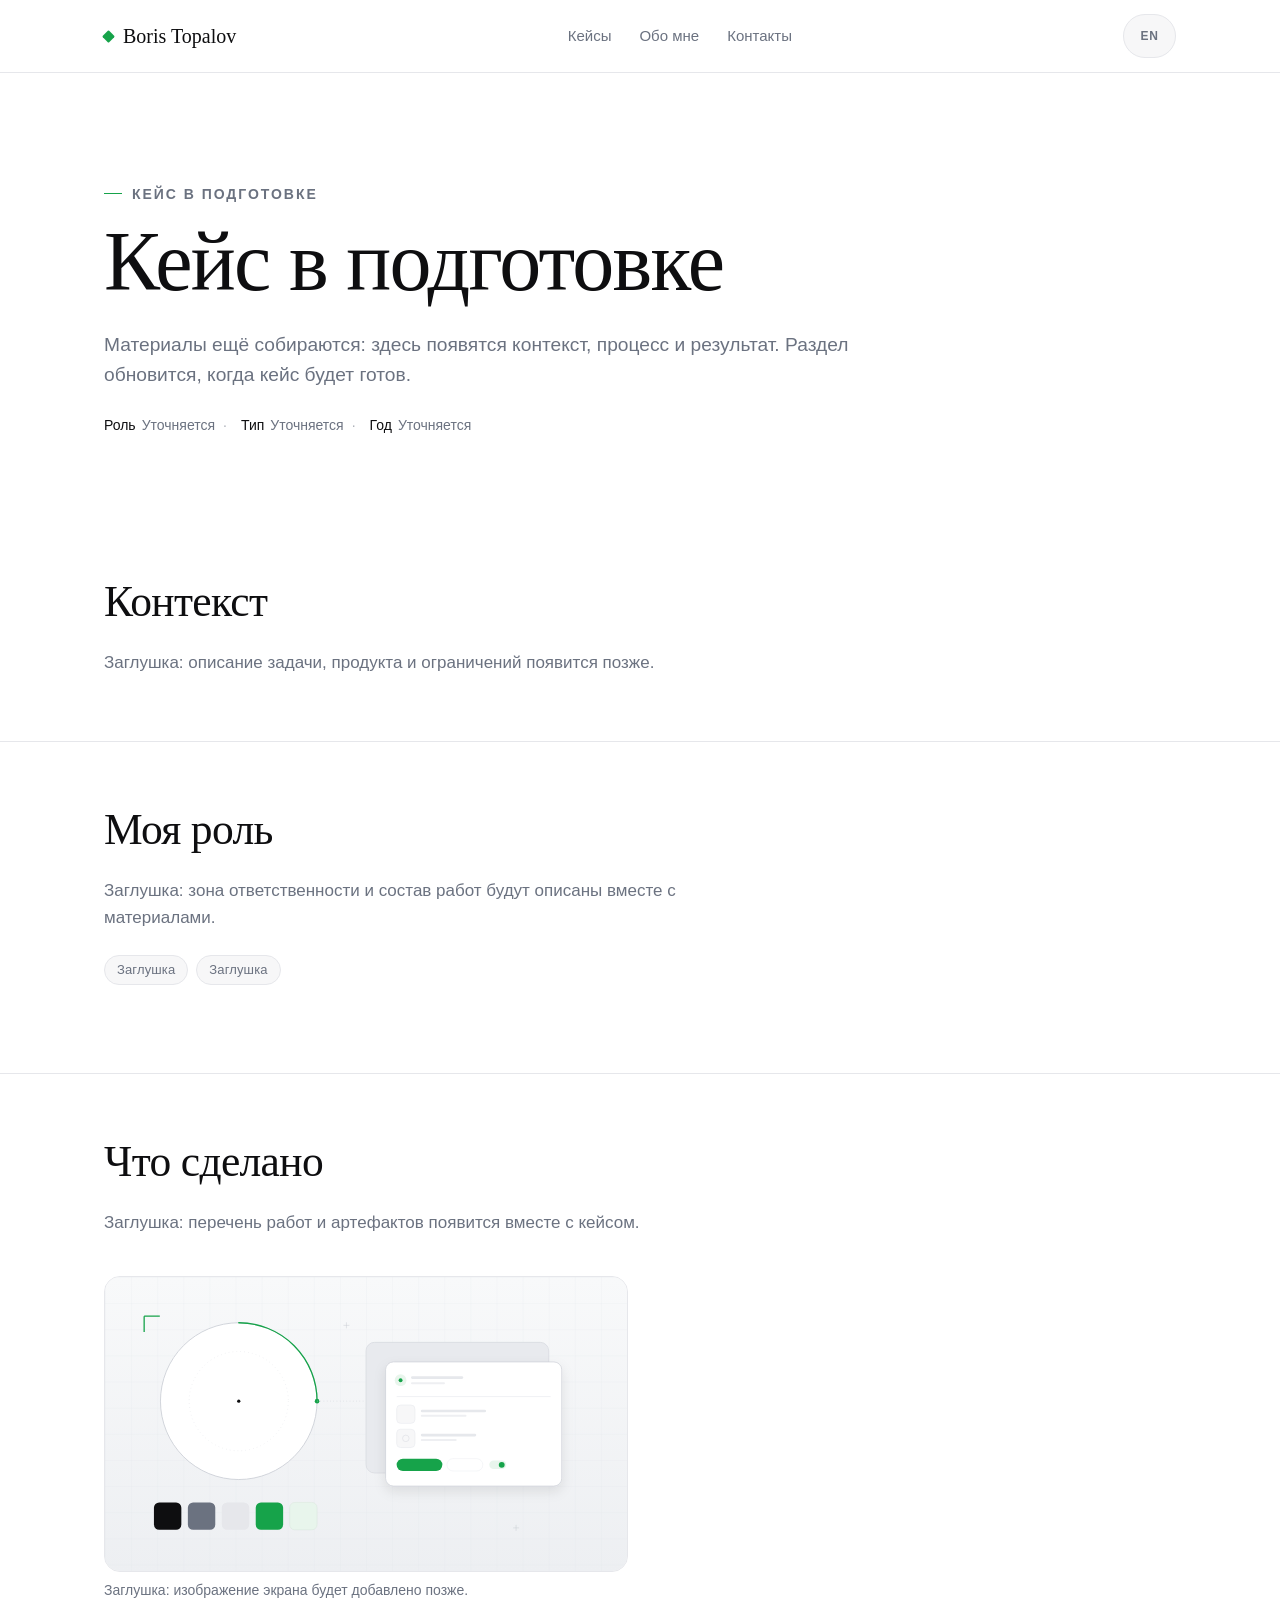
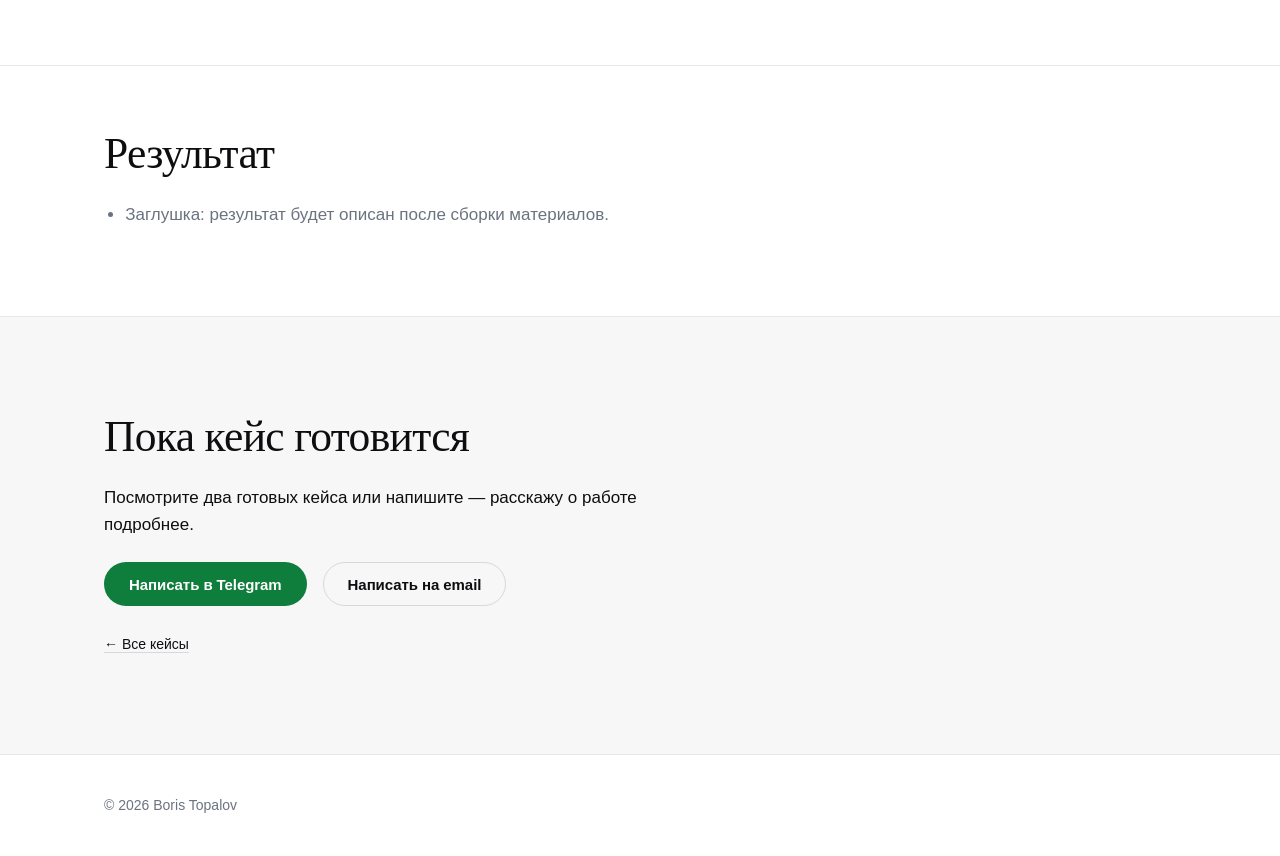
==== cases/case-3.html @ 5b54c2a6 "feat: portfolio site - design system, 4 pages, RU/EN i18n, QA gates, case research" ====
<!DOCTYPE html>
<html lang="ru" data-lang="ru">
<head>
  <meta charset="utf-8">
  <meta name="viewport" content="width=device-width, initial-scale=1">
  <title data-i18n="page.title">Кейс в подготовке · Boris Topalov</title>
  <meta name="description" content="Третий кейс портфолио находится в подготовке: материалы собираются.">
  <link rel="stylesheet" href="../assets/css/tokens.css">
  <link rel="stylesheet" href="../assets/css/base.css">
  <link rel="stylesheet" href="../assets/css/components.css">
</head>
<body data-page="case-3">

  <header class="site-header">
    <div class="wrap site-header__inner">
      <a class="logo" href="../index.html">Boris Topalov</a>
      <nav class="nav" aria-label="Основная навигация">
        <a href="../index.html#cases" data-i18n="nav.cases">Кейсы</a>
        <a href="../index.html#about" data-i18n="nav.about">Обо мне</a>
        <a href="../index.html#contact" data-i18n="nav.contact">Контакты</a>
      </nav>
      <button class="lang-toggle" id="langToggle" type="button" lang="en" aria-label="Switch to English">EN</button>
    </div>
  </header>

  <main>

    <!-- TODO: заменить заглушки на реальные данные кейса, когда материалы будут готовы -->
    <section class="case-hero">
      <div class="wrap">
        <p class="eyebrow" data-i18n="case.c3.eyebrow">Кейс в подготовке</p>
        <h1 data-i18n="case.c3.title">Кейс в подготовке</h1>
        <p class="lead" data-i18n="case.c3.lead">Материалы ещё собираются: здесь появятся контекст, процесс и результат. Раздел обновится, когда кейс будет готов.</p>
        <dl class="case-meta">
          <div>
            <dt class="small" data-i18n="case.c3.metaRoleLabel">Роль</dt>
            <dd data-i18n="case.c3.metaRole">Уточняется</dd>
          </div>
          <div>
            <dt class="small" data-i18n="case.c3.metaTypeLabel">Тип</dt>
            <dd data-i18n="case.c3.metaType">Уточняется</dd>
          </div>
          <div>
            <dt class="small" data-i18n="case.c3.metaYearLabel">Год</dt>
            <dd data-i18n="case.c3.metaYear">Уточняется</dd>
          </div>
        </dl>
      </div>
    </section>

    <section class="case-block">
      <div class="wrap">
        <h2 data-i18n="case.c3.contextTitle">Контекст</h2>
        <p class="muted" data-i18n="case.c3.contextP1">Заглушка: описание задачи, продукта и ограничений появится позже.</p>
        <!-- TODO: вписать задачу, продукт и ограничения -->
      </div>
    </section>

    <section class="case-block">
      <div class="wrap">
        <h2 data-i18n="case.c3.roleTitle">Моя роль</h2>
        <p class="muted" data-i18n="case.c3.roleP1">Заглушка: зона ответственности и состав работ будут описаны вместе с материалами.</p>
        <!-- TODO: перечислить реальные роли и зоны ответственности -->
        <ul class="tags">
          <li class="tag" data-i18n="case.c3.tag1">Заглушка</li>
          <li class="tag" data-i18n="case.c3.tag2">Заглушка</li>
        </ul>
      </div>
    </section>

    <section class="case-block">
      <div class="wrap">
        <h2 data-i18n="case.c3.doneTitle">Что сделано</h2>
        <p class="muted" data-i18n="case.c3.doneP1">Заглушка: перечень работ и артефактов появится вместе с кейсом.</p>
        <!-- TODO: заменить плейсхолдер на скриншоты экранов -->
        <div class="gallery">
          <figure class="gallery__item">
            <img src="../assets/img/case-3/cover.svg" alt="Плейсхолдер обложки третьего кейса" loading="lazy">
            <figcaption class="small" data-i18n="case.c3.shot1Cap">Заглушка: изображение экрана будет добавлено позже.</figcaption>
          </figure>
        </div>
      </div>
    </section>

    <section class="case-block">
      <div class="wrap">
        <h2 data-i18n="case.c3.resultTitle">Результат</h2>
        <ul>
          <li class="muted" data-i18n="case.c3.res1">Заглушка: результат будет описан после сборки материалов.</li>
        </ul>
        <!-- TODO: добавить проверяемые результаты без выдуманных цифр -->
      </div>
    </section>

    <section class="case-cta">
      <div class="wrap">
        <h2 data-i18n="case.c3.ctaTitle">Пока кейс готовится</h2>
        <p data-i18n="case.c3.ctaText">Посмотрите два готовых кейса или напишите — расскажу о работе подробнее.</p>
        <div class="hero__actions">
          <!-- TODO: заменить USERNAME на реальный ник в Telegram -->
          <a class="btn btn--primary" href="https://t.me/USERNAME" target="_blank" rel="noopener" data-i18n="case.c3.ctaTelegram">Написать в Telegram</a>
          <!-- TODO: заменить EMAIL@EXAMPLE.COM на реальный адрес почты -->
          <a class="btn btn--ghost" href="mailto:EMAIL@EXAMPLE.COM" data-i18n="case.c3.ctaEmail">Написать на email</a>
        </div>
        <p><a class="small" href="../index.html" data-i18n="case.c3.back">← Все кейсы</a></p>
      </div>
    </section>

  </main>

  <footer class="site-footer">
    <div class="wrap">
      <p class="small" data-i18n="footer.note">© 2026 Boris Topalov</p>
    </div>
  </footer>

  <script src="../assets/js/i18n.js"></script>
  <script src="../assets/js/main.js"></script>
</body>
</html>
---- assets/css/tokens.css ----
/* ==========================================================================
   Design tokens — light minimalism, one green accent
   Existing variable names are a contract: extend, never rename.
   ========================================================================== */

:root {
  color-scheme: light;

  /* Neutrals ------------------------------------------------------------- */
  --bg: #FFFFFF;
  --surface: #F7F7F8;
  --surface-2: #EFEFF2;
  --text: #0E0E10;
  --muted: #6B7280;
  --line: #E6E7EB;
  --line-strong: #D6D8DE;

  /* Accent --------------------------------------------------------------- */
  --accent: #16A34A;          /* graphics, markers, rules — non-text only */
  --accent-strong: #0F7D3B;   /* interactive green fill, 5.2:1 with white */
  --accent-hover: #0B5A2A;    /* pressed / hover green, 8.4:1 with white */
  --accent-soft: #E8F5EC;     /* tinted backgrounds, selection */
  --accent-ink: #0F6B33;      /* small green text — 6.6:1 on white */
  --on-accent: #FFFFFF;

  /* Typography -----------------------------------------------------------
     Display: humanist old-style serif for headings (print/editorial voice).
     Text/UI: neutral grotesque with good Windows and macOS coverage.
     Deliberately not Inter/system-ui — see .design/design-notes.md. */
  --font-display: "Iowan Old Style", "Palatino Linotype", "Book Antiqua", Palatino, Georgia, serif;
  --font-sans: "Segoe UI", "Helvetica Neue", Helvetica, Arial, sans-serif;
  --fs-hero: clamp(40px, 7vw, 84px);
  --fs-h2: clamp(28px, 3.4vw, 44px);
  --fs-h3: 22px;
  --fs-body: 17px;
  --fs-small: 14px;

  /* Spacing scale -------------------------------------------------------- */
  --space-1: 8px;
  --space-2: 16px;
  --space-3: 24px;
  --space-4: 40px;
  --space-5: 64px;
  --space-6: 96px;

  /* Shape ---------------------------------------------------------------- */
  --radius: 16px;
  --radius-sm: 10px;
  --radius-pill: 999px;

  /* Layout --------------------------------------------------------------- */
  --max: 1120px;

  /* Elevation ------------------------------------------------------------ */
  --shadow: 0 1px 2px rgba(14, 14, 16, .04), 0 8px 24px rgba(14, 14, 16, .06);
  --shadow-lift: 0 2px 4px rgba(14, 14, 16, .04), 0 18px 40px rgba(14, 14, 16, .08);
  --focus-ring: 0 0 0 3px rgba(22, 163, 74, .28);
}
---- assets/css/base.css ----
/* ==========================================================================
   Base layer — reset, typography, layout primitives
   Depends on tokens.css
   ========================================================================== */

*,
*::before,
*::after {
  box-sizing: border-box;
}

html {
  -webkit-text-size-adjust: 100%;
  text-size-adjust: 100%;
  scroll-behavior: smooth;
}

body {
  margin: 0;
  min-height: 100vh;
  min-height: 100svh;
  display: flex;
  flex-direction: column;
  background: var(--bg);
  color: var(--text);
  font-family: var(--font-sans);
  font-size: var(--fs-body);
  font-weight: 400;
  line-height: 1.6;
  -webkit-font-smoothing: antialiased;
  -moz-osx-font-smoothing: grayscale;
  text-rendering: optimizeLegibility;
}

main {
  flex: 1 0 auto;
}

/* Typography -------------------------------------------------------------- */

h1,
h2,
h3,
h4,
h5,
h6 {
  margin: 0;
  font-family: var(--font-display);
  font-weight: 500;
  line-height: 1.08;
  letter-spacing: -.015em;
  text-wrap: balance;
  overflow-wrap: break-word;
}

h1 { font-size: var(--fs-hero); }
h2 {
  font-size: var(--fs-h2);
  margin-bottom: var(--space-3);
}

h3 {
  font-size: var(--fs-h3);
  line-height: 1.25;
  letter-spacing: -.01em;
}

h4 {
  font-size: calc(var(--fs-body) + 2px);
  line-height: 1.3;
}

p {
  margin: 0;
  max-width: 68ch;
}

p + p {
  margin-top: var(--space-2);
}

a {
  color: inherit;
  text-decoration: none;
  transition: color .18s ease, border-color .18s ease;
}

p a,
.case-block a:not(.btn),
.site-footer a {
  text-decoration: underline;
  text-decoration-thickness: 1px;
  text-underline-offset: .18em;
  text-decoration-color: var(--line-strong);
}

p a:hover,
.case-block a:not(.btn):hover,
.site-footer a:hover {
  color: var(--accent-ink);
  text-decoration-color: currentColor;
}

img,
svg,
video {
  display: block;
  max-width: 100%;
}

img {
  height: auto;
  border-radius: var(--radius);
}

ul,
ol {
  margin: 0;
  padding: 0;
  list-style: none;
}

figure {
  margin: 0;
}

button,
input,
textarea,
select {
  font: inherit;
  color: inherit;
}

hr {
  margin-block: var(--space-4);
  border: 0;
  border-top: 1px solid var(--line);
}

:focus-visible {
  outline: 2px solid var(--accent);
  outline-offset: 3px;
  border-radius: 4px;
}

::selection {
  background: var(--accent-soft);
  color: var(--text);
}

[id] {
  scroll-margin-top: 96px;
}

/* Layout primitives ------------------------------------------------------- */

.wrap {
  width: 100%;
  max-width: var(--max);
  margin-inline: auto;
  padding-inline: var(--space-3);
}

.section {
  padding-block: var(--space-6);
}

.section + .section {
  padding-block-start: var(--space-5);
}

.section .grid,
.section .case-grid {
  margin-top: var(--space-4);
}

.grid {
  display: grid;
  grid-template-columns: repeat(auto-fit, minmax(min(100%, 280px), 1fr));
  gap: var(--space-3);
}

.case-grid {
  display: grid;
  grid-template-columns: repeat(3, minmax(0, 1fr));
  gap: var(--space-3);
}

/* Small text utilities ---------------------------------------------------- */

.eyebrow {
  display: inline-flex;
  align-items: center;
  gap: 10px;
  font-size: var(--fs-small);
  font-weight: 600;
  line-height: 1.2;
  letter-spacing: .14em;
  text-transform: uppercase;
  color: var(--muted);
}

.eyebrow::before {
  content: "";
  flex: none;
  width: 18px;
  height: 1px;
  background: var(--accent);
}

.lead {
  max-width: 60ch;
  font-size: clamp(18px, 1.5vw, 20px);
  line-height: 1.55;
  color: var(--muted);
}

.muted { color: var(--muted); }

.small {
  font-size: var(--fs-small);
  line-height: 1.5;
}

/* Prose lists inside case content are not reset like UI lists -------------- */

.case-block :where(ul, ol) {
  margin-block: var(--space-3);
  padding-left: 1.25em;
  list-style: disc;
}

.case-block :where(ol) {
  list-style: decimal;
}

.case-block :where(ul, ol):not(.steps):not(.tags):not(.gallery) li + li {
  margin-top: var(--space-1);
}

.case-block .steps {
  margin-block: var(--space-4);
  padding-left: 0;
  list-style: none;
}

/* Breakpoints ------------------------------------------------------------- */

@media (max-width: 900px) {
  .case-grid {
    grid-template-columns: repeat(2, minmax(0, 1fr));
  }

  .grid {
    grid-template-columns: repeat(auto-fit, minmax(min(100%, 240px), 1fr));
  }
}

@media (max-width: 640px) {
  .wrap {
    padding-inline: 20px;
  }

  .section {
    padding-block: var(--space-5);
  }

  .section + .section {
    padding-block-start: var(--space-4);
  }

  .case-grid {
    grid-template-columns: minmax(0, 1fr);
  }
}
---- assets/css/components.css ----
/* ==========================================================================
   Components — contract classes only, no inline styles
   ========================================================================== */

/* Header ------------------------------------------------------------------ */

.site-header {
  position: sticky;
  top: 0;
  z-index: 50;
  background: var(--bg);
  border-bottom: 1px solid var(--line);
}

.site-header__inner {
  display: flex;
  align-items: center;
  justify-content: space-between;
  gap: var(--space-3);
  min-height: 72px;
  padding-block: var(--space-1);
}

.logo {
  display: inline-flex;
  align-items: center;
  gap: 10px;
  font-family: var(--font-display);
  font-size: 20px;
  font-weight: 500;
  line-height: 1;
  letter-spacing: 0;
  color: var(--text);
  white-space: nowrap;
}

.logo::before {
  content: "";
  flex: none;
  width: 9px;
  height: 9px;
  border-radius: 1px;
  background: var(--accent);
  transform: rotate(45deg);
  transition: transform .25s ease;
}

.logo:hover::before {
  transform: rotate(135deg);
}

.nav {
  display: flex;
  align-items: center;
  gap: clamp(14px, 2.4vw, 28px);
}

.nav a {
  position: relative;
  padding-block: 6px;
  font-size: 15px;
  color: var(--muted);
  transition: color .18s ease;
}

.nav a::after {
  content: "";
  position: absolute;
  inset-inline: 0;
  bottom: 0;
  height: 1px;
  background: currentColor;
  opacity: .6;
  transform: scaleX(0);
  transform-origin: left center;
  transition: transform .22s ease;
}

.nav a:hover,
.nav a:focus-visible,
.nav a[aria-current="page"] {
  color: var(--text);
}

.nav a:hover::after,
.nav a:focus-visible::after,
.nav a[aria-current="page"]::after {
  transform: scaleX(1);
}

.lang-toggle {
  display: inline-flex;
  align-items: center;
  justify-content: center;
  gap: 2px;
  min-height: 44px;
  padding: 8px 16px;
  border: 1px solid var(--line);
  border-radius: var(--radius-pill);
  background: var(--surface);
  color: var(--muted);
  font-size: 12px;
  font-weight: 600;
  line-height: 1;
  letter-spacing: .08em;
  text-transform: uppercase;
  cursor: pointer;
  transition: color .18s ease, border-color .18s ease, background-color .18s ease;
}

.lang-toggle:hover {
  color: var(--text);
  border-color: var(--line-strong);
  background: var(--bg);
}

.lang-toggle a {
  padding: 5px 10px;
  border-radius: var(--radius-pill);
  color: var(--muted);
}

.lang-toggle a:hover {
  color: var(--text);
}

.lang-toggle a[aria-current="true"],
.lang-toggle a[aria-current="page"],
.lang-toggle .is-active {
  background: var(--bg);
  color: var(--text);
  box-shadow: 0 1px 2px rgba(14, 14, 16, .08);
}

/* Buttons ----------------------------------------------------------------- */

.btn {
  display: inline-flex;
  align-items: center;
  justify-content: center;
  gap: var(--space-1);
  min-height: 44px;
  padding: 11px 24px;
  border: 1px solid transparent;
  border-radius: var(--radius-pill);
  font: inherit;
  font-size: 15px;
  font-weight: 600;
  line-height: 1;
  letter-spacing: -.005em;
  text-decoration: none;
  cursor: pointer;
  transition: background-color .18s ease, border-color .18s ease,
              color .18s ease, box-shadow .18s ease, transform .18s ease;
}

.btn:hover {
  transform: translateY(-1px);
}

.btn:active {
  transform: translateY(0);
}

.btn:focus-visible {
  outline: 2px solid var(--accent);
  outline-offset: 3px;
}

.btn--primary {
  background: var(--accent-strong);
  color: var(--on-accent);
}

.btn--primary:hover {
  background: var(--accent-hover);
  box-shadow: 0 6px 16px rgba(22, 163, 74, .22);
}

.btn--ghost {
  background: transparent;
  border-color: var(--line-strong);
  color: var(--text);
}

.btn--ghost:hover {
  background: var(--surface);
  border-color: var(--text);
}

.btn--ghost:focus-visible {
  outline-color: var(--text);
}

/* Cards ------------------------------------------------------------------- */

.card {
  padding: var(--space-3);
  background: var(--bg);
  border: 1px solid var(--line);
  border-radius: var(--radius);
}

.case-card {
  position: relative;
  display: flex;
  flex-direction: column;
  min-width: 0;
  overflow: hidden;
  background: var(--bg);
  border: 1px solid var(--line);
  border-radius: var(--radius);
  color: inherit;
  text-decoration: none;
  transition: transform .2s ease, border-color .2s ease, box-shadow .2s ease;
}

.case-card:hover,
.case-card:focus-visible {
  transform: translateY(-2px);
  border-color: var(--line-strong);
  box-shadow: var(--shadow-lift);
}

.case-card:focus-visible {
  outline: 2px solid var(--accent);
  outline-offset: 3px;
}

.case-card img {
  width: 100%;
  aspect-ratio: 16 / 9;
  height: auto;
  object-fit: cover;
  border-radius: 0;
  background: var(--surface);
}

.case-card h2,
.case-card h3 {
  padding: var(--space-3) var(--space-3) 0;
  font-size: var(--fs-h3);
}

.case-card p,
.case-card .small {
  padding: var(--space-1) var(--space-3) 0;
  margin: 0;
}

.case-card .small {
  color: var(--muted);
}

.case-card > p:last-child,
.case-card > h2:last-child,
.case-card > h3:last-child {
  padding-bottom: var(--space-3);
}

.case-card p + p {
  margin-top: 0;
}

/* Hero (home) ------------------------------------------------------------- */

.hero {
  position: relative;
  isolation: isolate;
  padding-block: clamp(64px, 10vw, 120px) var(--space-5);
}

.hero::before {
  content: "";
  position: absolute;
  inset: 0;
  z-index: -1;
  pointer-events: none;
  background-image:
    linear-gradient(to right, rgba(14, 14, 16, .045) 1px, transparent 1px),
    linear-gradient(to bottom, rgba(14, 14, 16, .045) 1px, transparent 1px);
  background-size: 88px 88px;
  -webkit-mask-image: radial-gradient(120% 90% at 82% 0%, #000 0%, transparent 64%);
  mask-image: radial-gradient(120% 90% at 82% 0%, #000 0%, transparent 64%);
  opacity: .75;
}

.hero .eyebrow {
  margin-bottom: var(--space-2);
}

.hero h1 {
  max-width: 11.5em;
  font-size: var(--fs-hero);
  line-height: 1.05;
  letter-spacing: -.02em;
}

.hero .lead {
  max-width: 56ch;
  margin-top: var(--space-3);
}

.hero__actions {
  display: flex;
  flex-wrap: wrap;
  gap: var(--space-2);
  margin-top: var(--space-4);
}

/* Case page --------------------------------------------------------------- */

.case-hero {
  padding-block: clamp(56px, 8vw, 104px) var(--space-5);
}

.case-hero .eyebrow {
  margin-bottom: var(--space-2);
}

.case-hero h1 {
  max-width: 13em;
  font-size: var(--fs-hero);
  line-height: 1.05;
  letter-spacing: -.02em;
}

.case-hero .lead {
  max-width: 760px;
  margin-top: var(--space-3);
}

.case-meta {
  display: flex;
  flex-wrap: wrap;
  align-items: baseline;
  gap: 6px 0;
  margin-top: var(--space-3);
  font-size: var(--fs-small);
  color: var(--muted);
}

.case-meta > * {
  display: inline-flex;
  align-items: baseline;
  gap: 6px;
  margin: 0;
}

.case-meta > * + *::before {
  content: "·";
  margin-inline: var(--space-1);
  color: var(--muted);
  opacity: .55;
}

.case-meta strong,
.case-meta b {
  color: var(--text);
  font-weight: 500;
}

.case-meta dt {
  color: var(--text);
  font-weight: 500;
}

.case-meta dd {
  margin: 0;
}

.case-block {
  padding-block: var(--space-5);
}

.case-block + .case-block {
  border-top: 1px solid var(--line);
}

.case-block h2 {
  max-width: 24ch;
  margin-bottom: var(--space-3);
}

.case-block > p {
  max-width: 68ch;
}

/* Gallery ----------------------------------------------------------------- */

.gallery {
  display: grid;
  grid-template-columns: repeat(2, minmax(0, 1fr));
  gap: var(--space-3);
  margin-block: var(--space-4) 0;
  padding: 0;
  list-style: none;
}

.gallery__item {
  display: flex;
  flex-direction: column;
  gap: var(--space-1);
  margin: 0;
  min-width: 0;
}

.gallery__item--wide {
  grid-column: 1 / -1;
}

.gallery img {
  width: 100%;
  border: 1px solid var(--line);
  border-radius: var(--radius);
  background: var(--surface);
}

.gallery figcaption {
  font-size: var(--fs-small);
  line-height: 1.5;
  color: var(--muted);
}

/* Steps ------------------------------------------------------------------- */

.steps {
  counter-reset: step;
  margin-block: var(--space-4);
  padding: 0;
  list-style: none;
  border-top: 1px solid var(--line);
}

.step {
  counter-increment: step;
  display: grid;
  grid-template-columns: 2.75rem minmax(0, 1fr);
  gap: var(--space-2);
  margin: 0;
  padding-block: var(--space-3);
  border-bottom: 1px solid var(--line);
}

.step::before {
  content: counter(step, decimal-leading-zero);
  grid-column: 1;
  grid-row: 1;
  padding-top: 5px;
  font-size: var(--fs-small);
  font-weight: 600;
  font-variant-numeric: tabular-nums;
  letter-spacing: .08em;
  color: var(--accent-ink);
}

.step > * {
  grid-column: 2;
}

.step h3 {
  margin-bottom: var(--space-1);
  font-size: var(--fs-h3);
}

.step p {
  margin: 0;
  max-width: 62ch;
  color: var(--muted);
}

/* Tags -------------------------------------------------------------------- */

.tags {
  display: flex;
  flex-wrap: wrap;
  gap: var(--space-1);
  margin-block: var(--space-3);
  padding: 0;
  list-style: none;
}

.tag {
  display: inline-flex;
  align-items: center;
  margin: 0;
  padding: 5px 12px;
  border: 1px solid var(--line);
  border-radius: var(--radius-pill);
  background: var(--surface);
  font-size: 13px;
  line-height: 1.4;
  letter-spacing: .01em;
  color: var(--muted);
  white-space: nowrap;
}

/* Case CTA ---------------------------------------------------------------- */

.case-cta {
  margin: 0;
  padding-block: var(--space-6);
  background: var(--surface);
  border-top: 1px solid var(--line);
}

.case-cta h2 {
  max-width: 24ch;
}

.case-cta p {
  max-width: 60ch;
}

.case-cta .hero__actions {
  margin-top: var(--space-3);
}

.case-cta .hero__actions + p {
  margin-top: var(--space-3);
}

.case-cta a:not(.btn) {
  color: var(--text);
  text-decoration: underline;
  text-decoration-thickness: 1px;
  text-underline-offset: .18em;
  text-decoration-color: var(--line-strong);
}

.case-cta a:not(.btn):hover {
  color: var(--accent-ink);
  text-decoration-color: currentColor;
}

/* Footer ------------------------------------------------------------------ */

.site-footer {
  padding-block: var(--space-4);
  border-top: 1px solid var(--line);
  color: var(--muted);
  font-size: var(--fs-small);
}

.site-footer .wrap {
  display: flex;
  flex-wrap: wrap;
  align-items: center;
  justify-content: space-between;
  gap: var(--space-2) var(--space-3);
}

.site-footer p {
  margin: 0;
}

.site-footer a {
  color: var(--text);
}

/* Responsive -------------------------------------------------------------- */

@media (max-width: 640px) {
  .site-header__inner {
    flex-wrap: wrap;
    gap: 0 var(--space-2);
    padding-block: 6px;
    min-height: 0;
  }

  .logo {
    order: 1;
  }

  .lang-toggle {
    order: 2;
    margin-left: auto;
  }

  .nav {
    order: 3;
  }

  .site-header .nav {
    width: 100%;
    gap: var(--space-3);
    padding-block: 8px 0;
  }

  .site-header .nav a {
    padding-block: 4px;
    font-size: 14px;
  }

  .hero {
    padding-block: var(--space-5) var(--space-4);
  }

  .hero__actions {
    gap: var(--space-2);
  }

  .case-hero {
    padding-block: var(--space-5) var(--space-4);
  }

  .case-meta {
    row-gap: 4px;
  }

  .case-block {
    padding-block: var(--space-4);
  }

  .gallery {
    grid-template-columns: minmax(0, 1fr);
    margin-top: var(--space-3);
  }

  .step {
    grid-template-columns: 2rem minmax(0, 1fr);
    gap: var(--space-1) var(--space-2);
  }

  .case-cta {
    padding-block: var(--space-5);
  }
}

@media (max-width: 420px) {
  .hero__actions {
    flex-direction: column;
    align-items: stretch;
  }

  .hero__actions .btn {
    width: 100%;
  }
}

@media (prefers-reduced-motion: reduce) {
  html {
    scroll-behavior: auto;
  }

  .btn,
  .case-card,
  .nav a,
  .nav a::after,
  .lang-toggle a,
  .logo::before {
    transition: none;
  }

  .btn:hover,
  .case-card:hover {
    transform: none;
  }
}
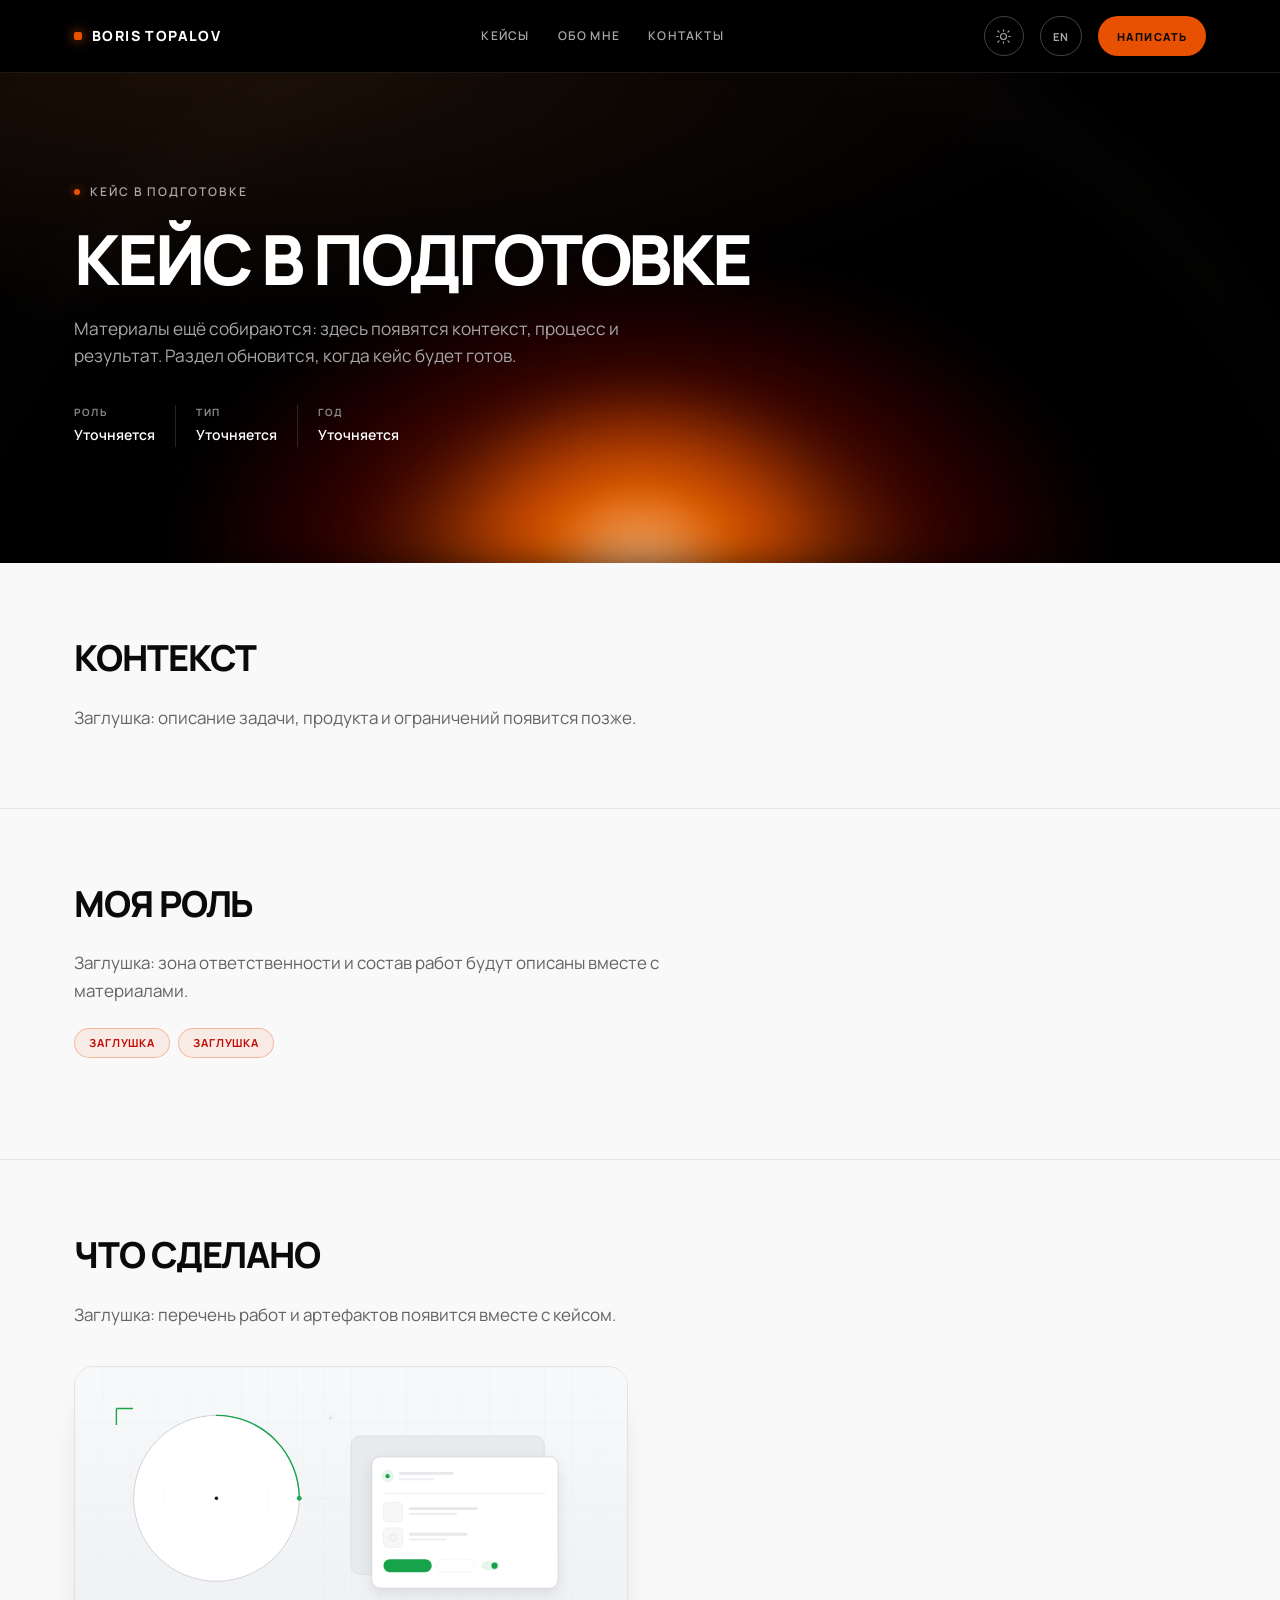
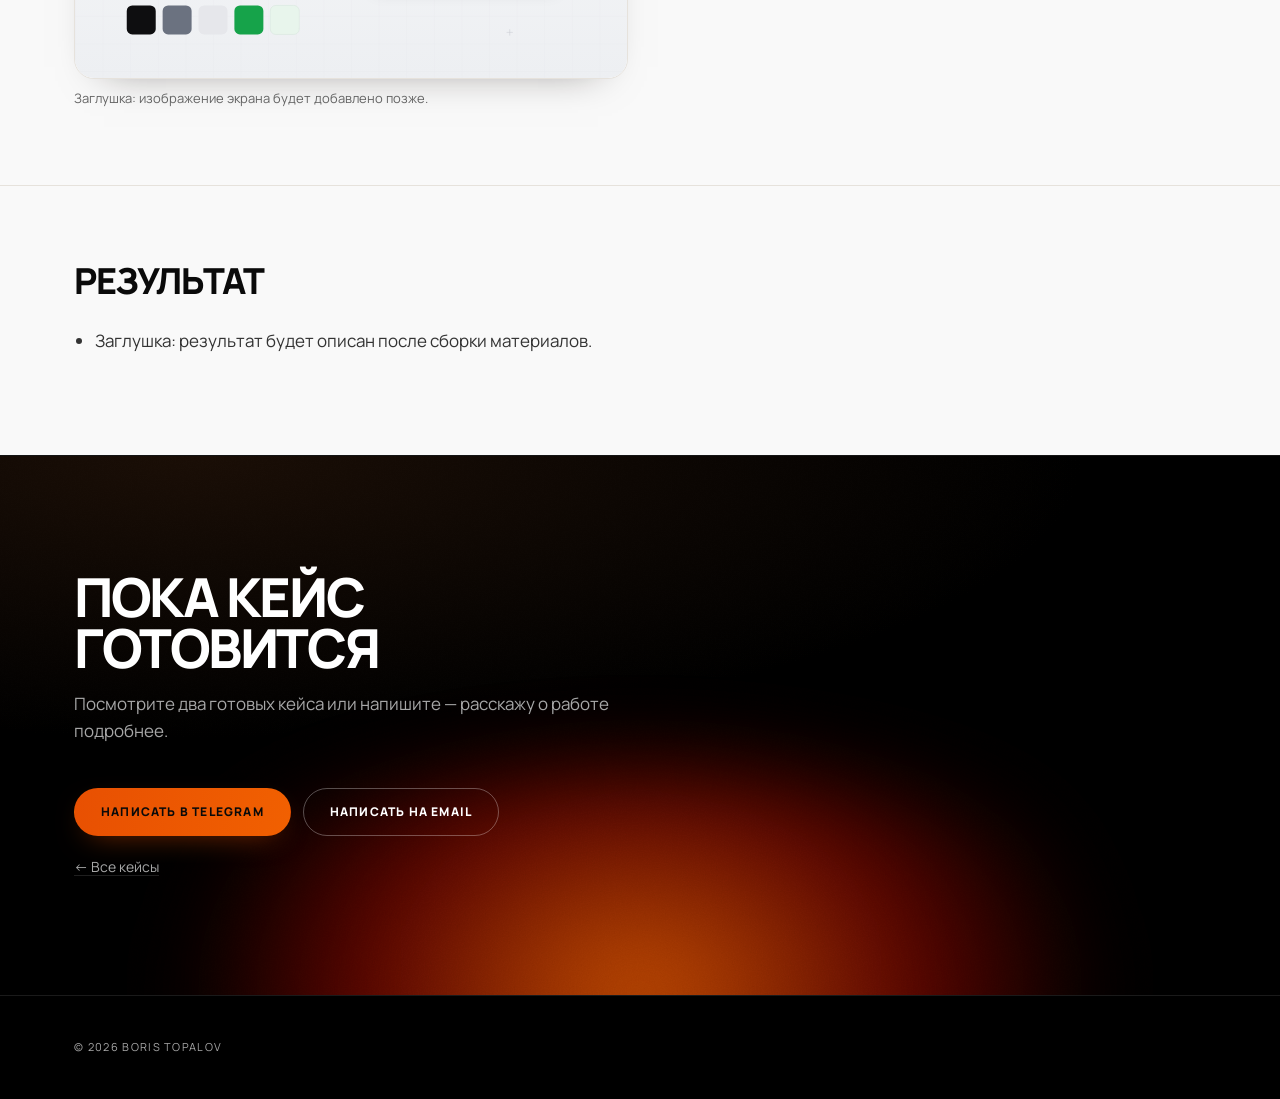
==== commit e503bebd: "feat(design): dark neon-orange redesign with dual themes, local Manrope, Lazyweb fixes F1/F3/F4/F5, " ====
--- a/cases/case-3.html
+++ b/cases/case-3.html
@@ -1,10 +1,13 @@
 <!DOCTYPE html>
-<html lang="ru" data-lang="ru">
+<html lang="ru" data-lang="ru" data-theme="dark">
 <head>
   <meta charset="utf-8">
   <meta name="viewport" content="width=device-width, initial-scale=1">
   <title data-i18n="page.title">Кейс в подготовке · Boris Topalov</title>
   <meta name="description" content="Третий кейс портфолио находится в подготовке: материалы собираются.">
+  <meta name="robots" content="noindex">
+  <script>try{var t=localStorage.getItem('portfolio.theme');document.documentElement.setAttribute('data-theme',t==='light'?'light':'dark')}catch(e){}</script>
+  <link rel="preload" href="../assets/fonts/Manrope-Variable.woff2" as="font" type="font/woff2" crossorigin>
   <link rel="stylesheet" href="../assets/css/tokens.css">
   <link rel="stylesheet" href="../assets/css/base.css">
   <link rel="stylesheet" href="../assets/css/components.css">
@@ -19,7 +22,13 @@
         <a href="../index.html#about" data-i18n="nav.about">Обо мне</a>
         <a href="../index.html#contact" data-i18n="nav.contact">Контакты</a>
       </nav>
+      <button class="theme-toggle" id="themeToggle" type="button" aria-label="Включить светлую тему">
+        <svg data-theme-icon="sun" viewBox="0 0 24 24" aria-hidden="true" focusable="false"><circle cx="12" cy="12" r="4.2"/><path d="M12 2.4v2.2M12 19.4v2.2M4.2 4.2l1.6 1.6M18.2 18.2l1.6 1.6M2.4 12h2.2M19.4 12h2.2M4.2 19.8l1.6-1.6M18.2 5.8l1.6-1.6"/></svg>
+        <svg data-theme-icon="moon" viewBox="0 0 24 24" aria-hidden="true" focusable="false"><path d="M20.4 14.2A8.6 8.6 0 0 1 9.8 3.6a8.6 8.6 0 1 0 10.6 10.6Z"/></svg>
+      </button>
       <button class="lang-toggle" id="langToggle" type="button" lang="en" aria-label="Switch to English">EN</button>
+      <!-- TODO: заменить USERNAME на реальный ник в Telegram -->
+      <a class="header-cta" href="https://t.me/USERNAME" target="_blank" rel="noopener" data-i18n="header.cta">Написать</a>
     </div>
   </header>
 
@@ -27,6 +36,7 @@
 
     <!-- TODO: заменить заглушки на реальные данные кейса, когда материалы будут готовы -->
     <section class="case-hero">
+      <div class="hero__glow" aria-hidden="true"></div>
       <div class="wrap">
         <p class="eyebrow" data-i18n="case.c3.eyebrow">Кейс в подготовке</p>
         <h1 data-i18n="case.c3.title">Кейс в подготовке</h1>
@@ -92,7 +102,7 @@
       </div>
     </section>
 
-    <section class="case-cta">
+    <section class="cta-band">
       <div class="wrap">
         <h2 data-i18n="case.c3.ctaTitle">Пока кейс готовится</h2>
         <p data-i18n="case.c3.ctaText">Посмотрите два готовых кейса или напишите — расскажу о работе подробнее.</p>
--- a/assets/css/tokens.css
+++ b/assets/css/tokens.css
@@ -1,58 +1,203 @@
 /* ==========================================================================
-   Design tokens — light minimalism, one green accent
-   Existing variable names are a contract: extend, never rename.
+   Design tokens v2 — "Molten horizon"
+   Black + #E85002, grain gradients, hemisphere glow, dense uppercase grotesque.
+   Two themes: dark (default: html[data-theme="dark"] or no attribute) / light.
+   Variable names are a contract: extend, never rename.
+   Rationale, contrast ratios and type scale: .design/design-notes-v2.md
    ========================================================================== */
 
+/* --------------------------------------------------------------------------
+   1. Theme-independent constants
+   Fixed colour ramps for the hybrid layout: dark hero blocks stay dark,
+   light case sections stay light — in BOTH themes.
+   -------------------------------------------------------------------------- */
+
 :root {
-  color-scheme: light;
-
-  /* Neutrals ------------------------------------------------------------- */
-  --bg: #FFFFFF;
-  --surface: #F7F7F8;
-  --surface-2: #EFEFF2;
-  --text: #0E0E10;
-  --muted: #6B7280;
-  --line: #E6E7EB;
-  --line-strong: #D6D8DE;
-
-  /* Accent --------------------------------------------------------------- */
-  --accent: #16A34A;          /* graphics, markers, rules — non-text only */
-  --accent-strong: #0F7D3B;   /* interactive green fill, 5.2:1 with white */
-  --accent-hover: #0B5A2A;    /* pressed / hover green, 8.4:1 with white */
-  --accent-soft: #E8F5EC;     /* tinted backgrounds, selection */
-  --accent-ink: #0F6B33;      /* small green text — 6.6:1 on white */
-  --on-accent: #FFFFFF;
+  /* Brand ---------------------------------------------------------------- */
+  --brand-1: #000000;   /* base */
+  --brand-2: #E85002;   /* brand orange */
+  --brand-3: #C10801;   /* gradient stop, deep red */
+  --brand-4: #F16001;   /* gradient stop, hot orange */
+  --brand-5: #D9C3AB;   /* gradient stop, warm sand */
+
+  /* Fixed dark surface --------------------------------------------------- */
+  --d-bg: #000000;
+  --d-elev: #0D0C0B;
+  --d-elev-2: #171513;
+  --d-text: #FFFFFF;
+  --d-muted: #A7A7A7;
+  --d-line: rgba(255, 255, 255, .12);
+  --d-line-strong: rgba(255, 255, 255, .24);
+
+  /* Fixed light surface -------------------------------------------------- */
+  --l-bg: #F9F9F9;
+  --l-elev: #FFFFFF;
+  --l-elev-2: #F1EFEC;
+  --l-text: #0A0A0A;
+  --l-muted: #646464;
+  --l-line: #E6E2DC;
+  --l-line-strong: #D2CCC4;
+
+  /* Gradients ------------------------------------------------------------
+     --grad-1: full brand sweep — accent words, hairlines, button hover.
+     --grad-2: deep red -> hot orange, radial glow core.
+     --grad-3: warm sand -> transparent, soft horizon light.
+     --grad-4: near-black mesh for large surface washes.                     */
+  --grad-1: linear-gradient(100deg, #000000 0%, #C10801 42%, #F16001 72%, #D9C3AB 100%);
+  --grad-2: radial-gradient(120% 120% at 50% 100%, #F16001 0%, #C10801 45%, rgba(0, 0, 0, 0) 78%);
+  --grad-3: radial-gradient(60% 60% at 50% 100%, rgba(217, 195, 171, .55) 0%, rgba(217, 195, 171, 0) 70%);
+  --grad-4: radial-gradient(120% 90% at 15% 0%, #1A0E06 0%, #000000 58%, #000000 100%);
+  /* Text-only sweep: all stops stay legible on black (5.2:1+). Never start a
+     clipped-text gradient at #000 — the first letters would vanish. */
+  --grad-text: linear-gradient(100deg, #F16001 0%, #E85002 42%, #D9C3AB 100%);
+
+  /* Glow + grain --------------------------------------------------------- */
+  --glow: #F16001;
+  --glow-soft: rgba(232, 80, 2, .38);
+  --glow-hard: rgba(241, 96, 1, .85);
+  --grain-opacity: .14;          /* dark surfaces */
+  --grain-opacity-light: .07;    /* light surfaces */
+  --grain-url: url("../img/grain.svg");
+  --glow-url: url("../img/glow.svg");
 
   /* Typography -----------------------------------------------------------
-     Display: humanist old-style serif for headings (print/editorial voice).
-     Text/UI: neutral grotesque with good Windows and macOS coverage.
-     Deliberately not Inter/system-ui — see .design/design-notes.md. */
-  --font-display: "Iowan Old Style", "Palatino Linotype", "Book Antiqua", Palatino, Georgia, serif;
-  --font-sans: "Segoe UI", "Helvetica Neue", Helvetica, Arial, sans-serif;
-  --fs-hero: clamp(40px, 7vw, 84px);
-  --fs-h2: clamp(28px, 3.4vw, 44px);
-  --fs-h3: 22px;
+     No serif anywhere. One dense grotesque for display + text.
+     When the self-hosted woff2 registers under a different family name,
+     change the FIRST value of --font-display / --font-sans only.           */
+  --font-display: "Manrope", "Inter Tight", "Helvetica Neue", "Segoe UI", Arial, sans-serif;
+  --font-sans: "Manrope", "Inter", "Helvetica Neue", "Segoe UI", Arial, sans-serif;
+
+  --fs-display: clamp(44px, 7.2vw, 104px);   /* hero, uppercase, tight */
+  --fs-hero: clamp(36px, 6.2vw, 84px);       /* h1 outside the homepage hero */
+  --fs-h2: clamp(26px, 4.2vw, 56px);
+  --fs-h3: clamp(19px, 1.5vw, 24px);
   --fs-body: 17px;
   --fs-small: 14px;
-
-  /* Spacing scale -------------------------------------------------------- */
+  --fs-label: 12px;                          /* caps micro-label */
+
+  --lh-display: .9;
+  --tracking-display: -.045em;               /* tight */
+  --tracking-label: .16em;                   /* wide, caps labels */
+
+  /* Spacing -------------------------------------------------------------- */
   --space-1: 8px;
   --space-2: 16px;
   --space-3: 24px;
   --space-4: 40px;
   --space-5: 64px;
   --space-6: 96px;
+  --space-7: 128px;
 
   /* Shape ---------------------------------------------------------------- */
-  --radius: 16px;
-  --radius-sm: 10px;
+  --radius: 24px;
+  --radius-sm: 14px;
   --radius-pill: 999px;
 
   /* Layout --------------------------------------------------------------- */
-  --max: 1120px;
-
-  /* Elevation ------------------------------------------------------------ */
-  --shadow: 0 1px 2px rgba(14, 14, 16, .04), 0 8px 24px rgba(14, 14, 16, .06);
-  --shadow-lift: 0 2px 4px rgba(14, 14, 16, .04), 0 18px 40px rgba(14, 14, 16, .08);
-  --focus-ring: 0 0 0 3px rgba(22, 163, 74, .28);
-}
+  --max: 1180px;
+  --header-h: 72px;
+
+  /* Motion --------------------------------------------------------------- */
+  --ease-out: cubic-bezier(.22, .61, .36, 1);
+  --dur: .28s;
+}
+
+/* --------------------------------------------------------------------------
+   2. Light theme (html[data-theme="light"]; :root fallback)
+   -------------------------------------------------------------------------- */
+
+:root,
+[data-theme="light"] {
+  color-scheme: light;
+
+  --bg: #F9F9F9;
+  --surface: #FFFFFF;
+  --surface-2: #F1EFEC;
+  --text: #0A0A0A;
+  --muted: #646464;           /* 5.62:1 on #F9F9F9 */
+  --line: #E6E2DC;
+  --line-strong: #CFC9C1;
+
+  --accent: #E85002;          /* graphics / large text: 3.57:1 on #F9F9F9 */
+  --accent-strong: #E85002;
+  --accent-hover: #C10801;
+  --accent-soft: #FBE9DE;     /* tinted fill */
+  --accent-ink: #C10801;      /* small orange text on light: 6.04:1 */
+  --on-accent: #0A0A0A;       /* dark ink on orange: 5.58:1 */
+
+  --bg-dark: #000000;
+  --bg-light: #F9F9F9;
+  --elev-dark: #0D0C0B;
+  --elev-light: #FFFFFF;
+
+  --shadow: 0 1px 2px rgba(20, 14, 9, .05), 0 10px 30px rgba(20, 14, 9, .07);
+  --shadow-lift: 0 2px 6px rgba(20, 14, 9, .06), 0 22px 48px rgba(20, 14, 9, .12);
+  --shadow-glow: 0 18px 50px -18px rgba(232, 80, 2, .45);
+  --focus-ring: 0 0 0 3px rgba(232, 80, 2, .38);
+
+  /* Glass (header / cards on light) */
+  --glass-bg: rgba(249, 249, 249, .74);
+  --glass-border: rgba(10, 10, 10, .08);
+
+  /* Header surface. Near-opaque on purpose: the sticky bar scrolls over both
+     the dark hero and the light case panels, so its contrast must not depend
+     on the backdrop. .95 over #000 composes to rgb(237,237,237) — the worst
+     case for this theme (nav 7.57:1, logo 16.91:1). */
+  --header-bg: rgba(249, 249, 249, .95);
+  --header-border: rgba(10, 10, 10, .08);
+  --header-ink: #4A4A4A;        /* 7.57:1 on rgb(237,237,237) */
+  --header-ink-hover: #0A0A0A;  /* 16.91:1 */
+}
+
+/* --------------------------------------------------------------------------
+   3. Dark theme — the default. Applied with data-theme="dark" OR when the
+      attribute is missing (no-JS / first paint before the theme script).
+   -------------------------------------------------------------------------- */
+
+[data-theme="dark"],
+html:not([data-theme]) {
+  color-scheme: dark;
+
+  --bg: #000000;
+  --surface: #0D0C0B;
+  --surface-2: #171513;
+  --text: #FFFFFF;            /* 21:1 on #000 */
+  --muted: #A7A7A7;           /* 8.73:1 on #000 */
+  --line: rgba(255, 255, 255, .12);
+  --line-strong: rgba(255, 255, 255, .26);
+
+  --accent: #E85002;          /* 5.58:1 on #000 */
+  --accent-strong: #E85002;
+  --accent-hover: #F16001;
+  --accent-soft: rgba(232, 80, 2, .14);
+  --accent-ink: #F16001;      /* 6.41:1 on #000 */
+  --on-accent: #0A0A0A;       /* 5.23:1 on #E85002 */
+
+  --bg-dark: #000000;
+  --bg-light: #F9F9F9;
+  --elev-dark: #0D0C0B;
+  --elev-light: #FFFFFF;
+
+  --shadow: 0 1px 2px rgba(0, 0, 0, .5), 0 14px 34px rgba(0, 0, 0, .55);
+  --shadow-lift: 0 2px 8px rgba(0, 0, 0, .55), 0 30px 70px rgba(0, 0, 0, .7);
+  --shadow-glow: 0 24px 70px -24px rgba(241, 96, 1, .55);
+  --focus-ring: 0 0 0 3px rgba(241, 96, 1, .45);
+
+  --glass-bg: rgba(10, 9, 8, .62);
+  --glass-border: rgba(255, 255, 255, .10);
+
+  /* Header surface. .92 black keeps the bar dark over white case panels:
+     composite rgb(20,20,20) → nav 7.66:1, logo 18.42:1. .62 used to compose to
+     rgb(101,100,100) over #F9F9F9 and the nav fell to 2.45:1. */
+  --header-bg: rgba(0, 0, 0, .92);
+  --header-border: rgba(255, 255, 255, .10);
+  --header-ink: #A7A7A7;        /* 7.66:1 on rgb(20,20,20) */
+  --header-ink-hover: #FFFFFF;  /* 18.42:1 */
+}
+
+/* Selection uses the brand accent in both themes -------------------------- */
+
+::selection {
+  background: var(--accent);
+  color: #0A0A0A;
+}
--- a/assets/css/base.css
+++ b/assets/css/base.css
@@ -1,7 +1,24 @@
 /* ==========================================================================
-   Base layer — reset, typography, layout primitives
-   Depends on tokens.css
+   Base layer — font, reset, typography, layout primitives
+   Colour and skin tokens come from tokens.css (contract names only).
+   Component skins (header, hero, cards, cta-band…) live in components.css.
    ========================================================================== */
+
+/* Font --------------------------------------------------------------------
+   Manrope — variable grotesque, wght 200–800, Cyrillic + Latin, SIL OFL 1.1
+   (see assets/fonts/OFL.txt). Served locally, never from a CDN.
+   The family name matches the first value of --font-display / --font-sans
+   in tokens.css, so the token stack needs no change. */
+
+@font-face {
+  font-family: "Manrope";
+  src: url("../fonts/Manrope-Variable.woff2") format("woff2");
+  font-weight: 200 800;
+  font-style: normal;
+  font-display: swap;
+}
+
+/* Reset ------------------------------------------------------------------- */
 
 *,
 *::before,
@@ -12,6 +29,7 @@
 html {
   -webkit-text-size-adjust: 100%;
   text-size-adjust: 100%;
+  background: var(--bg);
   scroll-behavior: smooth;
 }
 
@@ -23,13 +41,16 @@
   flex-direction: column;
   background: var(--bg);
   color: var(--text);
-  font-family: var(--font-sans);
+  font-family: var(--font-sans, "Manrope", "Segoe UI", Helvetica, Arial, sans-serif);
   font-size: var(--fs-body);
   font-weight: 400;
   line-height: 1.6;
+  font-synthesis-weight: none;
   -webkit-font-smoothing: antialiased;
   -moz-osx-font-smoothing: grayscale;
   text-rendering: optimizeLegibility;
+  /* theme switching is a colour change only — no layout shift */
+  transition: background-color .3s ease, color .3s ease;
 }
 
 main {
@@ -45,28 +66,37 @@
 h5,
 h6 {
   margin: 0;
-  font-family: var(--font-display);
-  font-weight: 500;
-  line-height: 1.08;
-  letter-spacing: -.015em;
+  font-family: var(--font-display, "Manrope", "Segoe UI", Helvetica, Arial, sans-serif);
+  font-weight: 700;
+  line-height: 1.02;
+  letter-spacing: -.02em;
   text-wrap: balance;
   overflow-wrap: break-word;
 }
 
-h1 { font-size: var(--fs-hero); }
+h1 {
+  font-size: var(--fs-hero);
+  font-weight: 800;
+  line-height: .98;
+  letter-spacing: var(--tracking-display, -.03em);
+}
+
 h2 {
   font-size: var(--fs-h2);
   margin-bottom: var(--space-3);
+  line-height: 1.06;
 }
 
 h3 {
   font-size: var(--fs-h3);
-  line-height: 1.25;
+  font-weight: 600;
+  line-height: 1.2;
   letter-spacing: -.01em;
 }
 
 h4 {
-  font-size: calc(var(--fs-body) + 2px);
+  font-size: calc(var(--fs-body) + 1px);
+  font-weight: 600;
   line-height: 1.3;
 }
 
@@ -91,7 +121,7 @@
   text-decoration: underline;
   text-decoration-thickness: 1px;
   text-underline-offset: .18em;
-  text-decoration-color: var(--line-strong);
+  text-decoration-color: var(--line);
 }
 
 p a:hover,
@@ -110,7 +140,6 @@
 
 img {
   height: auto;
-  border-radius: var(--radius);
 }
 
 ul,
@@ -145,12 +174,12 @@
 }
 
 ::selection {
-  background: var(--accent-soft);
-  color: var(--text);
+  background: var(--accent);
+  color: var(--on-accent);
 }
 
 [id] {
-  scroll-margin-top: 96px;
+  scroll-margin-top: calc(var(--header-h, 72px) + var(--space-2));
 }
 
 /* Layout primitives ------------------------------------------------------- */
@@ -183,11 +212,11 @@
 
 .case-grid {
   display: grid;
-  grid-template-columns: repeat(3, minmax(0, 1fr));
+  grid-template-columns: repeat(2, minmax(0, 1fr));
   gap: var(--space-3);
 }
 
-/* Small text utilities ---------------------------------------------------- */
+/* Text utilities ---------------------------------------------------------- */
 
 .eyebrow {
   display: inline-flex;
@@ -205,18 +234,36 @@
   content: "";
   flex: none;
   width: 18px;
-  height: 1px;
+  height: 2px;
   background: var(--accent);
+}
+
+.label {
+  display: inline-flex;
+  align-items: center;
+  gap: 6px;
+  padding: 4px 12px;
+  border: 1px solid var(--line);
+  border-radius: var(--radius-pill);
+  font-size: 12px;
+  font-weight: 600;
+  line-height: 1.4;
+  letter-spacing: .12em;
+  text-transform: uppercase;
+  color: var(--accent-ink);
+  background: transparent;
 }
 
 .lead {
   max-width: 60ch;
-  font-size: clamp(18px, 1.5vw, 20px);
-  line-height: 1.55;
+  font-size: clamp(18px, 1.4vw, 21px);
+  line-height: 1.5;
   color: var(--muted);
 }
 
-.muted { color: var(--muted); }
+.muted {
+  color: var(--muted);
+}
 
 .small {
   font-size: var(--fs-small);
@@ -248,10 +295,6 @@
 /* Breakpoints ------------------------------------------------------------- */
 
 @media (max-width: 900px) {
-  .case-grid {
-    grid-template-columns: repeat(2, minmax(0, 1fr));
-  }
-
   .grid {
     grid-template-columns: repeat(auto-fit, minmax(min(100%, 240px), 1fr));
   }
@@ -273,4 +316,42 @@
   .case-grid {
     grid-template-columns: minmax(0, 1fr);
   }
-}
+
+  .section .grid,
+  .section .case-grid {
+    margin-top: var(--space-3);
+  }
+}
+
+/* Phones down to 360px: no horizontal scroll, headings keep 3–4 words a line */
+@media (max-width: 420px) {
+  .wrap {
+    padding-inline: 16px;
+  }
+
+  h1 {
+    line-height: 1.02;
+  }
+
+  .eyebrow {
+    letter-spacing: .1em;
+  }
+}
+
+@media (prefers-reduced-motion: reduce) {
+  html {
+    scroll-behavior: auto;
+  }
+
+  body {
+    transition: none;
+  }
+
+  *,
+  *::before,
+  *::after {
+    animation-duration: .001ms !important;
+    animation-iteration-count: 1 !important;
+    transition-duration: .001ms !important;
+  }
+}
--- a/assets/css/components.css
+++ b/assets/css/components.css
@@ -1,24 +1,160 @@
 /* ==========================================================================
-   Components — contract classes only, no inline styles
+   Components v2 — "Molten horizon"
+   Surface archetype: Decide / Learn (portfolio). One idea per section;
+   dark hero + dark CTA band carry the brand, light case blocks carry proof.
+   Depends on tokens.css. All legacy class names stay functional.
    ========================================================================== */
 
-/* Header ------------------------------------------------------------------ */
+/* ==========================================================================
+   0. Global surface + shared primitives
+   ========================================================================== */
+
+html {
+  background: var(--bg);
+}
+
+body {
+  background: var(--bg);
+  color: var(--text);
+}
+
+.wrap {
+  position: relative;
+  z-index: 1;
+}
+
+/* Grain: one reusable texture layer. Pure CSS + inline SVG tile. --------- */
+
+.grain {
+  position: relative;
+  isolation: isolate;
+}
+
+.grain::after {
+  content: "";
+  position: absolute;
+  inset: 0;
+  z-index: 3;
+  pointer-events: none;
+  background-image: var(--grain-url);
+  background-size: 180px 180px;
+  background-repeat: repeat;
+  opacity: var(--grain-opacity);
+  mix-blend-mode: overlay;
+}
+
+/* Small caps label: the second voice of the system after the display face. */
+
+/* .label — chip (рамка приходит из base.css), .eyebrow — маркер с точкой. */
+
+.label {
+  justify-self: start;
+  align-self: start;
+  margin: 0;
+  font-family: var(--font-sans);
+  font-size: 11px;
+  font-weight: 700;
+  line-height: 1.3;
+  letter-spacing: .14em;
+  text-transform: uppercase;
+  color: var(--accent-ink);
+  border-color: var(--line-strong);
+}
+
+.label::before {
+  content: none;
+}
+
+.eyebrow {
+  display: inline-flex;
+  align-items: center;
+  gap: 10px;
+  margin: 0;
+  font-family: var(--font-sans);
+  font-size: var(--fs-label);
+  font-weight: 600;
+  line-height: 1.2;
+  letter-spacing: var(--tracking-label);
+  text-transform: uppercase;
+  color: var(--muted);
+}
+
+.eyebrow::before {
+  content: "";
+  flex: none;
+  width: 6px;
+  height: 6px;
+  border-radius: 50%;
+  background: var(--accent);
+  box-shadow: 0 0 10px 1px var(--glow-soft);
+}
+
+.lead {
+  max-width: 58ch;
+  font-size: clamp(17px, 1.35vw, 20px);
+  line-height: 1.55;
+  color: var(--muted);
+  text-wrap: pretty;
+}
+
+/* Utilities must survive component scopes: .case-block p and .case-card p
+   set a body colour with higher specificity, so restate .muted for them. */
+
+.muted,
+p.muted,
+.case-block p.muted,
+.case-card p.muted,
+.case-card .small.muted {
+  color: var(--muted);
+}
+
+.small {
+  font-size: var(--fs-small);
+  line-height: 1.5;
+}
+
+/* ==========================================================================
+   1. Header — dark glass, always visible CTA
+   ========================================================================== */
 
 .site-header {
   position: sticky;
   top: 0;
-  z-index: 50;
-  background: var(--bg);
-  border-bottom: 1px solid var(--line);
+  z-index: 80;
+  /* Near-opaque, both themes: the bar scrolls over the black hero, the warm
+     glow AND the #F9F9F9 case panels. With the old .62 glass the composition
+     over a light panel was rgb(101,100,100) and .nav a dropped to 2.45:1 —
+     now the bar stays dark (rgb(20,20,20)) and the nav holds 7.66:1. */
+  background: var(--header-bg);
+  border-bottom: 1px solid var(--header-border, var(--line));
+  -webkit-backdrop-filter: blur(20px) saturate(150%);
+  backdrop-filter: blur(20px) saturate(150%);
+  transition: background-color var(--dur) var(--ease-out),
+              border-color var(--dur) var(--ease-out);
+}
+
+/* Fallback for engines without backdrop-filter: solid enough to stay legible */
+@supports not ((backdrop-filter: blur(1px)) or (-webkit-backdrop-filter: blur(1px))) {
+  .site-header {
+    background: var(--bg);
+  }
 }
 
 .site-header__inner {
   display: flex;
+  flex-wrap: wrap;
   align-items: center;
-  justify-content: space-between;
-  gap: var(--space-3);
-  min-height: 72px;
-  padding-block: var(--space-1);
+  justify-content: flex-start;
+  gap: 10px var(--space-2);
+  min-height: var(--header-h);
+  padding-block: 10px;
+}
+
+/* Nav sits in the optical centre; the action cluster stays tightly grouped
+   on the right instead of being spread by space-between. */
+
+.site-header .nav {
+  margin-inline: auto;
 }
 
 .logo {
@@ -26,60 +162,70 @@
   align-items: center;
   gap: 10px;
   font-family: var(--font-display);
-  font-size: 20px;
-  font-weight: 500;
+  font-size: 14px;
+  font-weight: 800;
   line-height: 1;
-  letter-spacing: 0;
-  color: var(--text);
+  letter-spacing: .1em;
+  text-transform: uppercase;
+  color: var(--header-ink-hover, var(--text));
   white-space: nowrap;
 }
 
 .logo::before {
   content: "";
   flex: none;
-  width: 9px;
-  height: 9px;
-  border-radius: 1px;
+  width: 8px;
+  height: 8px;
+  border-radius: 2px;
   background: var(--accent);
-  transform: rotate(45deg);
-  transition: transform .25s ease;
+  box-shadow: 0 0 12px 0 var(--glow-hard);
+  transform: none;
+  transition: box-shadow var(--dur) var(--ease-out);
 }
 
 .logo:hover::before {
-  transform: rotate(135deg);
+  transform: none;
+  box-shadow: 0 0 18px 2px var(--glow-hard);
 }
 
 .nav {
   display: flex;
   align-items: center;
-  gap: clamp(14px, 2.4vw, 28px);
+  gap: clamp(14px, 2.2vw, 30px);
+  min-width: 0;
 }
 
 .nav a {
   position: relative;
-  padding-block: 6px;
-  font-size: 15px;
-  color: var(--muted);
-  transition: color .18s ease;
+  padding-block: 8px;
+  font-family: var(--font-sans);
+  font-size: 12px;
+  font-weight: 600;
+  letter-spacing: .1em;
+  text-transform: uppercase;
+  color: var(--header-ink, var(--muted));
+  white-space: nowrap;
+  transition: color var(--dur) var(--ease-out);
 }
 
 .nav a::after {
   content: "";
   position: absolute;
   inset-inline: 0;
-  bottom: 0;
+  bottom: 2px;
   height: 1px;
-  background: currentColor;
-  opacity: .6;
+  background: var(--accent);
+  box-shadow: 0 0 8px 0 var(--glow-hard);
+  opacity: 1;
   transform: scaleX(0);
   transform-origin: left center;
-  transition: transform .22s ease;
+  transition: transform var(--dur) var(--ease-out);
 }
 
 .nav a:hover,
 .nav a:focus-visible,
 .nav a[aria-current="page"] {
-  color: var(--text);
+  color: var(--header-ink-hover, var(--text));
 }
 
 .nav a:hover::after,
@@ -88,74 +234,153 @@
   transform: scaleX(1);
 }
 
+/* Control pills — theme, language, header CTA ---------------------------- */
+
+.theme-toggle,
 .lang-toggle {
   display: inline-flex;
   align-items: center;
   justify-content: center;
   gap: 2px;
-  min-height: 44px;
-  padding: 8px 16px;
-  border: 1px solid var(--line);
+  min-width: 40px;
+  min-height: 40px;
+  padding: 0 12px;
+  border: 1px solid var(--line-strong);
   border-radius: var(--radius-pill);
-  background: var(--surface);
-  color: var(--muted);
-  font-size: 12px;
-  font-weight: 600;
+  background: transparent;
+  color: var(--header-ink, var(--muted));
+  font-family: var(--font-sans);
+  font-size: 11px;
+  font-weight: 700;
   line-height: 1;
-  letter-spacing: .08em;
+  letter-spacing: .1em;
   text-transform: uppercase;
   cursor: pointer;
-  transition: color .18s ease, border-color .18s ease, background-color .18s ease;
-}
-
+  transition: color var(--dur) var(--ease-out),
+              border-color var(--dur) var(--ease-out),
+              background-color var(--dur) var(--ease-out),
+              box-shadow var(--dur) var(--ease-out);
+}
+
+.theme-toggle {
+  padding: 0;
+  width: 40px;
+}
+
+.theme-toggle svg {
+  width: 17px;
+  height: 17px;
+  stroke: currentColor;
+  fill: none;
+  stroke-width: 1.6;
+  stroke-linecap: round;
+  stroke-linejoin: round;
+}
+
+.theme-toggle:hover,
 .lang-toggle:hover {
-  color: var(--text);
-  border-color: var(--line-strong);
-  background: var(--bg);
+  color: var(--header-ink-hover, var(--text));
+  border-color: var(--accent);
+  background: var(--accent-soft);
+}
+
+/* Two-icon convention: [data-theme-icon="sun"] shows in dark, "moon" in light.
+   A single icon (or none) keeps working — this only refines the swap. */
+
+.theme-toggle [data-theme-icon] {
+  display: none;
+}
+
+html[data-theme="dark"] .theme-toggle [data-theme-icon="sun"],
+html:not([data-theme]) .theme-toggle [data-theme-icon="sun"],
+html[data-theme="light"] .theme-toggle [data-theme-icon="moon"] {
+  display: block;
 }
 
 .lang-toggle a {
-  padding: 5px 10px;
+  padding: 4px 6px;
   border-radius: var(--radius-pill);
-  color: var(--muted);
+  color: var(--header-ink, var(--muted));
+  font-size: inherit;
+  letter-spacing: inherit;
 }
 
 .lang-toggle a:hover {
-  color: var(--text);
+  color: var(--header-ink-hover, var(--text));
 }
 
 .lang-toggle a[aria-current="true"],
 .lang-toggle a[aria-current="page"],
 .lang-toggle .is-active {
-  background: var(--bg);
-  color: var(--text);
-  box-shadow: 0 1px 2px rgba(14, 14, 16, .08);
-}
-
-/* Buttons ----------------------------------------------------------------- */
+  background: var(--accent);
+  color: var(--on-accent);
+  box-shadow: none;
+}
+
+.header-cta {
+  display: inline-flex;
+  align-items: center;
+  justify-content: center;
+  gap: 8px;
+  min-height: 40px;
+  padding: 0 18px;
+  border: 1px solid transparent;
+  border-radius: var(--radius-pill);
+  background: var(--accent);
+  color: var(--on-accent);
+  font-family: var(--font-sans);
+  font-size: 11px;
+  font-weight: 800;
+  line-height: 1;
+  letter-spacing: .1em;
+  text-transform: uppercase;
+  text-decoration: none;
+  white-space: nowrap;
+  transition: background-color var(--dur) var(--ease-out),
+              box-shadow var(--dur) var(--ease-out),
+              transform var(--dur) var(--ease-out);
+}
+
+.header-cta:hover {
+  background: var(--accent-hover);
+  box-shadow: var(--shadow-glow);
+  transform: translateY(-1px);
+}
+
+.header-cta:active {
+  transform: translateY(0);
+}
+
+/* ==========================================================================
+   2. Buttons
+   ========================================================================== */
 
 .btn {
   display: inline-flex;
   align-items: center;
   justify-content: center;
-  gap: var(--space-1);
-  min-height: 44px;
-  padding: 11px 24px;
+  gap: 10px;
+  min-height: 48px;
+  padding: 0 26px;
   border: 1px solid transparent;
   border-radius: var(--radius-pill);
-  font: inherit;
-  font-size: 15px;
-  font-weight: 600;
+  font-family: var(--font-sans);
+  font-size: 12px;
+  font-weight: 800;
   line-height: 1;
-  letter-spacing: -.005em;
+  letter-spacing: .1em;
+  text-transform: uppercase;
   text-decoration: none;
   cursor: pointer;
-  transition: background-color .18s ease, border-color .18s ease,
-              color .18s ease, box-shadow .18s ease, transform .18s ease;
+  transition: background-color var(--dur) var(--ease-out),
+              border-color var(--dur) var(--ease-out),
+              color var(--dur) var(--ease-out),
+              box-shadow var(--dur) var(--ease-out),
+              transform var(--dur) var(--ease-out);
 }
 
 .btn:hover {
-  transform: translateY(-1px);
+  transform: translateY(-2px);
 }
 
 .btn:active {
@@ -165,16 +390,20 @@
 .btn:focus-visible {
   outline: 2px solid var(--accent);
   outline-offset: 3px;
+  border-radius: var(--radius-pill);
 }
 
 .btn--primary {
-  background: var(--accent-strong);
+  background-color: var(--accent);
+  background-image: linear-gradient(100deg, #E85002 0%, #F16001 100%);
   color: var(--on-accent);
+  box-shadow: 0 10px 30px -14px rgba(232, 80, 2, .65);
 }
 
 .btn--primary:hover {
-  background: var(--accent-hover);
-  box-shadow: 0 6px 16px rgba(22, 163, 74, .22);
+  /* Molten sweep: stays bright enough to keep dark ink at 5.2:1+ */
+  background-image: linear-gradient(100deg, #F16001 0%, #E85002 45%, #D9C3AB 100%);
+  box-shadow: var(--shadow-glow);
 }
 
 .btn--ghost {
@@ -184,21 +413,331 @@
 }
 
 .btn--ghost:hover {
+  background: var(--accent-soft);
+  border-color: var(--accent);
+  color: var(--text);
+}
+
+.btn--ghost:focus-visible {
+  outline-color: var(--accent);
+}
+
+/* ==========================================================================
+   3. Hero — dark stage, hemisphere glow, huge tight caps
+   ========================================================================== */
+
+.hero,
+.hero--dark,
+.case-hero {
+  position: relative;
+  isolation: isolate;
+  overflow: clip;
+  padding-block: clamp(52px, 7vw, 112px) clamp(112px, 13vw, 200px);
+  background-color: #000000;
+  background-image: var(--grad-4);
+  color: #FFFFFF;
+
+  /* Local token scope: dark, in both themes. Cards and text inside inherit. */
+  --text: #FFFFFF;
+  --muted: #A7A7A7;
+  --line: rgba(255, 255, 255, .12);
+  --line-strong: rgba(255, 255, 255, .26);
+  --surface: #0D0C0B;
+  --surface-2: #171513;
+  --accent-ink: #F16001;
+  --on-accent: #0A0A0A;
+}
+
+/* Hemisphere glow. Explicit element from markup, or generated fallback. */
+
+.hero__glow,
+.hero::before,
+.case-hero::before {
+  content: "";
+  position: absolute;
+  left: 50%;
+  bottom: -2%;
+  z-index: -1;
+  width: min(1340px, 150vw);
+  aspect-ratio: 2.4 / 1;
+  transform: translateX(-50%);
+  border-radius: 50% 50% 0 0 / 100% 100% 0 0;
+  /* Stops are tight on purpose: the core stays at the horizon, the haze is
+     already <10% by the time it reaches the CTA row, so #A7A7A7 lead text keeps
+     its contrast. Verified by pixel sampling, see design-notes-v2 §5. */
+  background:
+    /* hot core sitting on the horizon */
+    radial-gradient(20% 42% at 50% 100%,
+      rgba(255, 214, 176, .95) 0%,
+      rgba(241, 96, 1, .6) 40%,
+      rgba(241, 96, 1, 0) 78%),
+    /* wide body of the dome */
+    radial-gradient(62% 100% at 50% 100%,
+      rgba(241, 96, 1, .92) 0%,
+      rgba(241, 96, 1, .55) 18%,
+      rgba(193, 8, 1, .22) 36%,
+      rgba(193, 8, 1, 0) 56%);
+  filter: blur(26px) saturate(120%);
+  box-shadow: inset 0 2px 0 rgba(255, 214, 180, .45);
+  pointer-events: none;
+}
+
+/* A crisp rim light along the dome so it reads as a horizon, not a blob. */
+
+.hero:has(.hero__glow)::before,
+.case-hero:has(.hero__glow)::before {
+  display: none;
+}
+
+.hero__glow {
+  display: block;
+}
+
+/* Horizon line + grain over the whole stage */
+
+.hero::after,
+.hero--dark::after,
+.case-hero::after {
+  content: "";
+  position: absolute;
+  inset: 0;
+  z-index: 0;
+  pointer-events: none;
+  background-image: var(--grain-url);
+  background-size: 180px 180px;
+  opacity: var(--grain-opacity);
+  mix-blend-mode: overlay;
+}
+
+.hero__actions {
+  display: flex;
+  flex-wrap: wrap;
+  gap: 12px;
+  margin-top: clamp(28px, 4vw, 44px);
+}
+
+.hero__title,
+.hero h1,
+.case-hero h1 {
+  margin: 0;
+  max-width: 19ch;
+  font-family: var(--font-display);
+  font-size: var(--fs-display);
+  font-weight: 800;
+  line-height: var(--lh-display);
+  letter-spacing: var(--tracking-display);
+  text-transform: uppercase;
+  text-wrap: balance;
+  overflow-wrap: break-word;
+  color: #FFFFFF;
+}
+
+/* h1 without the hero__title class (older markup) keeps a mid scale so a
+   long Russian headline never turns into a 6-line wall. */
+
+.hero h1:not(.hero__title),
+.hero--dark h1:not(.hero__title),
+.case-hero h1:not(.hero__title) {
+  font-size: clamp(34px, 5.4vw, 84px);
+  max-width: 17ch;
+}
+
+/* Optional accent word: <span class="accent"> / <em> inside the title */
+
+.hero__title .accent,
+.hero__title em,
+.hero h1 em,
+.case-hero h1 em {
+  font-style: normal;
+  background-image: var(--grad-text);
+  -webkit-background-clip: text;
+  background-clip: text;
+  color: transparent;
+  -webkit-text-fill-color: transparent;
+}
+
+/* If clipped text is unsupported the word must still be readable. */
+
+@supports not ((-webkit-background-clip: text) or (background-clip: text)) {
+  .hero__title .accent,
+  .hero__title em,
+  .hero h1 em,
+  .case-hero h1 em {
+    background-image: none;
+    color: var(--accent);
+    -webkit-text-fill-color: currentColor;
+  }
+}
+
+.hero .eyebrow,
+.hero--dark .eyebrow,
+.hero__meta {
+  color: #A7A7A7;
+}
+
+.hero .lead,
+.hero--dark .lead,
+.case-hero .lead {
+  max-width: 54ch;
+  margin-top: clamp(18px, 2.2vw, 26px);
+  color: #A7A7A7;
+}
+
+.hero .eyebrow,
+.hero--dark .eyebrow,
+.case-hero .eyebrow {
+  margin-bottom: clamp(18px, 2.4vw, 28px);
+}
+
+/* Trust row: "8 лет · senior product designer · …" */
+
+.hero__meta {
+  display: flex;
+  flex-wrap: wrap;
+  align-items: center;
+  gap: 6px 0;
+  /* base.css caps every <p> at 68ch; at 12px caps that is ~524px, so the row
+     wrapped on the desktop even with 1130px available and a separator was
+     left dangling at the end of the first line. Let the row use its line. */
+  max-width: none;
+  margin: clamp(26px, 3.4vw, 40px) 0 0;
+  font-family: var(--font-sans);
+  font-size: var(--fs-label);
+  font-weight: 600;
+  letter-spacing: .14em;
+  text-transform: uppercase;
+  color: #A7A7A7;
+}
+
+.hero__meta > * {
+  display: inline-flex;
+  align-items: center;
+  margin: 0;
+}
+
+/* Legacy markup (bare spans): the dot is drawn on the following item. */
+.hero__meta > * + *::before {
+  content: "·";
+  margin-inline: 12px;
+  color: #E85002;
+}
+
+/* Markup v2: separators are real <span class="hero__meta-sep" aria-hidden>
+   nodes, so CSS can drop them at narrow widths. When they exist, the legacy
+   pseudo dot must be switched off — otherwise every separator renders "· ·". */
+.hero__meta:has(.hero__meta-sep) {
+  gap: 6px 12px;
+}
+
+.hero__meta:has(.hero__meta-sep) > * + *::before {
+  content: none;
+}
+
+.hero__meta-sep {
+  flex: none;
+  justify-content: center;
+  min-width: .5em;
+  color: var(--accent-ink, #E85002);
+  font-weight: 700;
+  /* inherit the row's line box, so the dot sits on the same baseline as the
+     caps instead of floating 3–4px lower in its own 1-line box */
+  line-height: inherit;
+  user-select: none;
+}
+
+/* ==========================================================================
+   4. Sections — dark canvas, light case panels
+   ========================================================================== */
+
+.section {
+  position: relative;
+  padding-block: clamp(56px, 8vw, 112px);
+}
+
+.section + .section {
+  padding-block-start: clamp(32px, 5vw, 64px);
+}
+
+.section .grid,
+.section .case-grid {
+  margin-top: clamp(32px, 4vw, 56px);
+}
+
+/* Light panel inside the dark site: warm off-white, dark type. */
+
+.section--light,
+.case-block {
+  position: relative;
+  background: var(--l-bg);
+  color: var(--l-text);
+  isolation: isolate;
+
+  --bg: #F9F9F9;
+  --surface: #FFFFFF;
+  --surface-2: #F1EFEC;
+  --text: #0A0A0A;
+  --muted: #646464;
+  --line: #E6E2DC;
+  --line-strong: #CFC9C1;
+  --accent-ink: #C10801;
+  --on-accent: #0A0A0A;
+  --shadow: 0 1px 2px rgba(20, 14, 9, .05), 0 10px 30px rgba(20, 14, 9, .07);
+  --shadow-lift: 0 2px 6px rgba(20, 14, 9, .06), 0 22px 48px rgba(20, 14, 9, .12);
+}
+
+.section--light {
+  padding-block: clamp(56px, 8vw, 112px);
+  border-radius: var(--radius);
+}
+
+.section--light.grain::after {
+  opacity: var(--grain-opacity-light);
+  mix-blend-mode: multiply;
+}
+
+.section h2,
+.section--light h2 {
+  max-width: 18ch;
+  margin: 0;
+  font-family: var(--font-display);
+  font-size: var(--fs-h2);
+  font-weight: 800;
+  line-height: .98;
+  letter-spacing: -.035em;
+  text-transform: uppercase;
+  color: inherit;
+}
+
+.section .lead {
+  margin-top: var(--space-2);
+}
+
+/* ==========================================================================
+   5. Case cards — light cards, orange hover signal
+   ========================================================================== */
+
+/* Generic card — neutral panel, inherits the current surface scope */
+
+.card {
+  padding: clamp(20px, 2.4vw, 28px);
   background: var(--surface);
-  border-color: var(--text);
-}
-
-.btn--ghost:focus-visible {
-  outline-color: var(--text);
-}
-
-/* Cards ------------------------------------------------------------------- */
-
-.card {
-  padding: var(--space-3);
-  background: var(--bg);
   border: 1px solid var(--line);
   border-radius: var(--radius);
+  color: var(--text);
+}
+
+.case-grid {
+  display: grid;
+  grid-template-columns: 1.16fr 1fr;
+  gap: clamp(16px, 2vw, 24px);
+}
+
+.case-grid > :nth-child(3):not(.request-card) {
+  grid-column: 1 / -1;
+}
+
+.case-grid > .request-card {
+  grid-column: 1 / -1;
 }
 
 .case-card {
@@ -207,127 +746,205 @@
   flex-direction: column;
   min-width: 0;
   overflow: hidden;
-  background: var(--bg);
+  padding: 10px;
+  background: #FFFFFF;
   border: 1px solid var(--line);
   border-radius: var(--radius);
-  color: inherit;
+  color: var(--l-text);
   text-decoration: none;
-  transition: transform .2s ease, border-color .2s ease, box-shadow .2s ease;
+  box-shadow: 0 1px 2px rgba(20, 14, 9, .04);
+  transition: transform var(--dur) var(--ease-out),
+              border-color var(--dur) var(--ease-out),
+              box-shadow var(--dur) var(--ease-out);
 }
 
 .case-card:hover,
 .case-card:focus-visible {
-  transform: translateY(-2px);
-  border-color: var(--line-strong);
-  box-shadow: var(--shadow-lift);
+  transform: translateY(-4px);
+  border-color: rgba(232, 80, 2, .55);
+  box-shadow:
+    0 0 0 1px rgba(232, 80, 2, .28),
+    0 26px 50px -26px rgba(232, 80, 2, .55),
+    0 2px 6px rgba(20, 14, 9, .06);
 }
 
 .case-card:focus-visible {
   outline: 2px solid var(--accent);
-  outline-offset: 3px;
+  outline-offset: 4px;
 }
 
 .case-card img {
+  display: block;
   width: 100%;
+  flex: 0 0 auto;
   aspect-ratio: 16 / 9;
   height: auto;
   object-fit: cover;
-  border-radius: 0;
-  background: var(--surface);
+  border-radius: calc(var(--radius) - 10px);
+  background: var(--l-elev-2);
+}
+
+/* The pair in the first row sits in unequal tracks (1.16fr / 1fr). A
+   width-derived ratio therefore gave the two media wells different heights
+   (322px vs 276px at 1440px) and pushed the titles 46px apart. A fixed
+   height — width-independent — puts both titles on one line again.
+   16:10 crop, top-anchored: the dashboard cover is a portrait export, so the
+   overview bar + KPI row is the part worth showing. */
+.case-grid > .case-card:nth-child(-n + 2) img {
+  height: clamp(196px, 20vw, 292px);
+  aspect-ratio: auto;
+  object-position: 50% 0;
+}
+
+.case-grid > :nth-child(3):not(.request-card) img {
+  aspect-ratio: 21 / 9;
+  max-height: 420px;
 }
 
 .case-card h2,
 .case-card h3 {
-  padding: var(--space-3) var(--space-3) 0;
-  font-size: var(--fs-h3);
+  padding: clamp(16px, 2vw, 22px) clamp(12px, 1.6vw, 16px) 0;
+  margin: 0;
+  font-family: var(--font-display);
+  font-size: clamp(19px, 1.6vw, 23px);
+  font-weight: 800;
+  line-height: 1.12;
+  letter-spacing: -.02em;
+  color: #0A0A0A;
+  text-wrap: balance;
 }
 
 .case-card p,
 .case-card .small {
-  padding: var(--space-1) var(--space-3) 0;
-  margin: 0;
+  padding: 8px clamp(12px, 1.6vw, 16px) 0;
+  margin: 0;
+  color: #4A4A4A;
+  font-size: 15px;
+  line-height: 1.5;
 }
 
 .case-card .small {
-  color: var(--muted);
+  margin-top: auto;
+  padding-bottom: clamp(12px, 1.6vw, 16px);
+  font-size: 11px;
+  font-weight: 600;
+  letter-spacing: .12em;
+  text-transform: uppercase;
+  color: #646464;
 }
 
 .case-card > p:last-child,
 .case-card > h2:last-child,
 .case-card > h3:last-child {
-  padding-bottom: var(--space-3);
-}
-
-.case-card p + p {
-  margin-top: 0;
-}
-
-/* Hero (home) ------------------------------------------------------------- */
-
-.hero {
+  padding-bottom: clamp(12px, 1.6vw, 16px);
+}
+
+/* ==========================================================================
+   6. Request card — dark glass "private cases under NDA"
+   ========================================================================== */
+
+.request-card {
   position: relative;
-  isolation: isolate;
-  padding-block: clamp(64px, 10vw, 120px) var(--space-5);
-}
-
-.hero::before {
+  display: grid;
+  gap: var(--space-2);
+  overflow: hidden;
+  padding: clamp(24px, 3.6vw, 44px);
+  border: 1px solid rgba(255, 255, 255, .14);
+  border-radius: var(--radius);
+  background:
+    radial-gradient(120% 140% at 88% -10%, rgba(232, 80, 2, .28) 0%, rgba(232, 80, 2, 0) 58%),
+    linear-gradient(155deg, rgba(23, 21, 19, .92) 0%, rgba(0, 0, 0, .94) 100%);
+  color: #FFFFFF;
+  -webkit-backdrop-filter: blur(22px) saturate(140%);
+  backdrop-filter: blur(22px) saturate(140%);
+  box-shadow: 0 30px 70px -40px rgba(0, 0, 0, .85);
+}
+
+.request-card::after {
   content: "";
   position: absolute;
   inset: 0;
-  z-index: -1;
   pointer-events: none;
-  background-image:
-    linear-gradient(to right, rgba(14, 14, 16, .045) 1px, transparent 1px),
-    linear-gradient(to bottom, rgba(14, 14, 16, .045) 1px, transparent 1px);
-  background-size: 88px 88px;
-  -webkit-mask-image: radial-gradient(120% 90% at 82% 0%, #000 0%, transparent 64%);
-  mask-image: radial-gradient(120% 90% at 82% 0%, #000 0%, transparent 64%);
-  opacity: .75;
-}
-
-.hero .eyebrow {
-  margin-bottom: var(--space-2);
-}
-
-.hero h1 {
-  max-width: 11.5em;
-  font-size: var(--fs-hero);
-  line-height: 1.05;
-  letter-spacing: -.02em;
-}
-
-.hero .lead {
-  max-width: 56ch;
-  margin-top: var(--space-3);
-}
-
-.hero__actions {
-  display: flex;
-  flex-wrap: wrap;
-  gap: var(--space-2);
-  margin-top: var(--space-4);
-}
-
-/* Case page --------------------------------------------------------------- */
+  background-image: var(--grain-url);
+  background-size: 180px 180px;
+  opacity: .22;
+  mix-blend-mode: overlay;
+}
+
+.request-card > * {
+  position: relative;
+  z-index: 1;
+}
+
+/* 11–12px caps on a chip that is itself orange-tinted: #F16001 composed to
+   4.26:1 against rgba(241,96,1,.08) over the card gradient. #FF8A3D holds
+   5.9:1 there (5.1:1 in the glow corner) with the same hue family. */
+.request-card .label,
+.request-card .eyebrow {
+  color: #FF8A3D;
+}
+
+.request-card .label {
+  border-color: rgba(241, 96, 1, .45);
+  background: rgba(241, 96, 1, .08);
+}
+
+.request-card .eyebrow::before {
+  background: #F16001;
+  box-shadow: 0 0 10px 1px rgba(241, 96, 1, .55);
+}
+
+.request-card h2,
+.request-card h3 {
+  max-width: 22ch;
+  margin: 0;
+  font-family: var(--font-display);
+  font-size: clamp(24px, 2.6vw, 40px);
+  font-weight: 800;
+  line-height: .98;
+  letter-spacing: -.03em;
+  text-transform: uppercase;
+  color: #FFFFFF;
+}
+
+.request-card p {
+  max-width: 52ch;
+  margin: 0;
+  color: #A7A7A7;
+  font-size: 15px;
+  line-height: 1.55;
+}
+
+.request-card .small {
+  color: #A7A7A7;
+  font-size: 11px;
+  letter-spacing: .12em;
+  text-transform: uppercase;
+}
+
+.request-card .btn,
+.request-card .btn--ghost {
+  justify-self: start;
+  margin-top: var(--space-1);
+  border-color: rgba(255, 255, 255, .3);
+  color: #FFFFFF;
+}
+
+.request-card .btn--primary {
+  border-color: transparent;
+  color: var(--on-accent);
+}
+
+/* ==========================================================================
+   7. Case page — dark hero, light reading blocks
+   ========================================================================== */
 
 .case-hero {
-  padding-block: clamp(56px, 8vw, 104px) var(--space-5);
-}
-
-.case-hero .eyebrow {
-  margin-bottom: var(--space-2);
+  padding-block: clamp(60px, 8vw, 120px) clamp(64px, 8vw, 112px);
 }
 
 .case-hero h1 {
-  max-width: 13em;
-  font-size: var(--fs-hero);
-  line-height: 1.05;
-  letter-spacing: -.02em;
-}
-
-.case-hero .lead {
-  max-width: 760px;
-  margin-top: var(--space-3);
+  max-width: 16ch;
 }
 
 .case-meta {
@@ -335,64 +952,108 @@
   flex-wrap: wrap;
   align-items: baseline;
   gap: 6px 0;
-  margin-top: var(--space-3);
+  margin-top: clamp(24px, 3vw, 36px);
+  font-family: var(--font-sans);
   font-size: var(--fs-small);
-  color: var(--muted);
+  color: #A7A7A7;
 }
 
 .case-meta > * {
   display: inline-flex;
-  align-items: baseline;
-  gap: 6px;
-  margin: 0;
+  flex-direction: column;
+  gap: 4px;
+  margin: 0;
+}
+
+.case-meta > * + * {
+  padding-left: 20px;
+  margin-left: 20px;
+  border-left: 1px solid rgba(255, 255, 255, .14);
 }
 
 .case-meta > * + *::before {
-  content: "·";
-  margin-inline: var(--space-1);
-  color: var(--muted);
-  opacity: .55;
+  content: none;
+}
+
+.case-meta dt,
+.case-meta .small {
+  font-size: 10px;
+  font-weight: 700;
+  letter-spacing: .16em;
+  text-transform: uppercase;
+  color: #8A8A8A;
+}
+
+.case-meta dd {
+  margin: 0;
+  font-size: 14px;
+  font-weight: 600;
+  color: #FFFFFF;
 }
 
 .case-meta strong,
 .case-meta b {
-  color: var(--text);
-  font-weight: 500;
-}
-
-.case-meta dt {
-  color: var(--text);
-  font-weight: 500;
-}
-
-.case-meta dd {
-  margin: 0;
+  color: #FFFFFF;
+  font-weight: 700;
 }
 
 .case-block {
-  padding-block: var(--space-5);
+  padding-block: clamp(40px, 6vw, 88px);
 }
 
 .case-block + .case-block {
-  border-top: 1px solid var(--line);
+  border-top: 1px solid var(--l-line);
 }
 
 .case-block h2 {
-  max-width: 24ch;
-  margin-bottom: var(--space-3);
-}
-
-.case-block > p {
-  max-width: 68ch;
-}
-
-/* Gallery ----------------------------------------------------------------- */
+  max-width: 22ch;
+  margin: 0 0 clamp(18px, 2.4vw, 28px);
+  font-family: var(--font-display);
+  font-size: clamp(22px, 2.8vw, 40px);
+  font-weight: 800;
+  line-height: 1;
+  letter-spacing: -.03em;
+  text-transform: uppercase;
+  color: #0A0A0A;
+}
+
+.case-block h3 {
+  font-family: var(--font-display);
+  font-weight: 700;
+  letter-spacing: -.015em;
+  color: #0A0A0A;
+}
+
+.case-block > p,
+.case-block p,
+.case-block li {
+  max-width: 66ch;
+  color: #333333;
+}
+
+.case-block a:not(.btn) {
+  color: #0A0A0A;
+  text-decoration-color: rgba(232, 80, 2, .5);
+}
+
+.case-block a:not(.btn):hover {
+  color: var(--accent-ink);
+  text-decoration-color: currentColor;
+}
+
+.case-block :where(ul, ol) :where(strong, b) {
+  color: #0A0A0A;
+}
+
+/* ==========================================================================
+   8. Gallery
+   ========================================================================== */
 
 .gallery {
   display: grid;
   grid-template-columns: repeat(2, minmax(0, 1fr));
-  gap: var(--space-3);
-  margin-block: var(--space-4) 0;
+  gap: clamp(16px, 2vw, 24px);
+  margin-block: clamp(24px, 3vw, 40px) 0;
   padding: 0;
   list-style: none;
 }
@@ -400,7 +1061,7 @@
 .gallery__item {
   display: flex;
   flex-direction: column;
-  gap: var(--space-1);
+  gap: 10px;
   margin: 0;
   min-width: 0;
 }
@@ -411,47 +1072,51 @@
 
 .gallery img {
   width: 100%;
-  border: 1px solid var(--line);
-  border-radius: var(--radius);
-  background: var(--surface);
+  border: 1px solid var(--l-line);
+  border-radius: calc(var(--radius) - 4px);
+  background: #FFFFFF;
+  box-shadow: 0 18px 40px -30px rgba(20, 14, 9, .5);
 }
 
 .gallery figcaption {
-  font-size: var(--fs-small);
+  font-size: 13px;
   line-height: 1.5;
-  color: var(--muted);
-}
-
-/* Steps ------------------------------------------------------------------- */
+  color: #646464;
+}
+
+/* ==========================================================================
+   9. Steps — numbered, orange ticks, hairline rhythm
+   ========================================================================== */
 
 .steps {
   counter-reset: step;
-  margin-block: var(--space-4);
+  margin-block: clamp(24px, 3vw, 40px);
   padding: 0;
   list-style: none;
-  border-top: 1px solid var(--line);
+  border-top: 1px solid var(--l-line);
 }
 
 .step {
   counter-increment: step;
   display: grid;
-  grid-template-columns: 2.75rem minmax(0, 1fr);
+  grid-template-columns: 3.25rem minmax(0, 1fr);
   gap: var(--space-2);
   margin: 0;
-  padding-block: var(--space-3);
-  border-bottom: 1px solid var(--line);
+  padding-block: clamp(18px, 2.2vw, 26px);
+  border-bottom: 1px solid var(--l-line);
 }
 
 .step::before {
   content: counter(step, decimal-leading-zero);
   grid-column: 1;
   grid-row: 1;
-  padding-top: 5px;
-  font-size: var(--fs-small);
-  font-weight: 600;
+  padding-top: 3px;
+  font-family: var(--font-sans);
+  font-size: 12px;
+  font-weight: 800;
   font-variant-numeric: tabular-nums;
   letter-spacing: .08em;
-  color: var(--accent-ink);
+  color: #C10801;
 }
 
 .step > * {
@@ -459,61 +1124,134 @@
 }
 
 .step h3 {
-  margin-bottom: var(--space-1);
+  margin: 0 0 6px;
   font-size: var(--fs-h3);
+  text-transform: none;
 }
 
 .step p {
   margin: 0;
   max-width: 62ch;
-  color: var(--muted);
-}
-
-/* Tags -------------------------------------------------------------------- */
+  color: #4A4A4A;
+}
+
+/* ==========================================================================
+   10. Tags — orange pills
+   ========================================================================== */
 
 .tags {
   display: flex;
   flex-wrap: wrap;
-  gap: var(--space-1);
+  gap: 8px;
   margin-block: var(--space-3);
   padding: 0;
   list-style: none;
 }
 
-.tag {
+.tag,
+.case-block .tag,
+.tags .tag {
   display: inline-flex;
   align-items: center;
   margin: 0;
-  padding: 5px 12px;
-  border: 1px solid var(--line);
+  padding: 7px 14px;
+  border: 1px solid rgba(232, 80, 2, .32);
   border-radius: var(--radius-pill);
-  background: var(--surface);
-  font-size: 13px;
-  line-height: 1.4;
-  letter-spacing: .01em;
-  color: var(--muted);
+  background: rgba(232, 80, 2, .08);
+  font-family: var(--font-sans);
+  font-size: 11px;
+  font-weight: 700;
+  line-height: 1.3;
+  letter-spacing: .08em;
+  text-transform: uppercase;
+  color: var(--accent-ink);
   white-space: nowrap;
 }
 
-/* Case CTA ---------------------------------------------------------------- */
-
+/* ==========================================================================
+   11. CTA band — dark closing stage with glow
+   ========================================================================== */
+
+.cta-band,
 .case-cta {
-  margin: 0;
-  padding-block: var(--space-6);
-  background: var(--surface);
-  border-top: 1px solid var(--line);
-}
-
+  position: relative;
+  isolation: isolate;
+  overflow: clip;
+  margin: 0;
+  padding-block: clamp(64px, 9vw, 128px);
+  background-color: #000000;
+  background-image: var(--grad-4);
+  border-top: 1px solid rgba(255, 255, 255, .08);
+  color: #FFFFFF;
+
+  --text: #FFFFFF;
+  --muted: #A7A7A7;
+  --line: rgba(255, 255, 255, .12);
+  --line-strong: rgba(255, 255, 255, .3);
+  --accent-ink: #F16001;
+}
+
+.cta-band::before,
+.case-cta::before {
+  content: "";
+  position: absolute;
+  left: 50%;
+  bottom: -42%;
+  z-index: 0;
+  width: min(1100px, 130vw);
+  aspect-ratio: 2.4 / 1;
+  transform: translateX(-50%);
+  border-radius: 50%;
+  background:
+    radial-gradient(58% 100% at 50% 50%,
+      rgba(241, 96, 1, .8) 0%,
+      rgba(193, 8, 1, .45) 44%,
+      rgba(193, 8, 1, 0) 72%);
+  filter: blur(40px);
+  pointer-events: none;
+}
+
+.cta-band::after,
+.case-cta::after {
+  content: "";
+  position: absolute;
+  inset: 0;
+  z-index: 1;
+  pointer-events: none;
+  background-image: var(--grain-url);
+  background-size: 180px 180px;
+  opacity: var(--grain-opacity);
+  mix-blend-mode: overlay;
+}
+
+.cta-band > .wrap,
+.case-cta > .wrap {
+  position: relative;
+  z-index: 2;
+}
+
+.cta-band h2,
 .case-cta h2 {
-  max-width: 24ch;
-}
-
+  max-width: 16ch;
+  margin: 0;
+  font-family: var(--font-display);
+  font-size: var(--fs-h2);
+  font-weight: 800;
+  line-height: .96;
+  letter-spacing: var(--tracking-display);
+  text-transform: uppercase;
+  color: #FFFFFF;
+}
+
+.cta-band p,
 .case-cta p {
-  max-width: 60ch;
+  max-width: 56ch;
+  margin-top: var(--space-2);
+  color: #A7A7A7;
 }
 
 .case-cta .hero__actions {
-  margin-top: var(--space-3);
+  margin-top: clamp(24px, 3vw, 36px);
 }
 
 .case-cta .hero__actions + p {
@@ -521,25 +1259,32 @@
 }
 
 .case-cta a:not(.btn) {
-  color: var(--text);
+  color: #FFFFFF;
   text-decoration: underline;
   text-decoration-thickness: 1px;
   text-underline-offset: .18em;
-  text-decoration-color: var(--line-strong);
+  text-decoration-color: rgba(255, 255, 255, .3);
 }
 
 .case-cta a:not(.btn):hover {
-  color: var(--accent-ink);
+  color: #F16001;
   text-decoration-color: currentColor;
 }
 
-/* Footer ------------------------------------------------------------------ */
+/* ==========================================================================
+   12. Footer
+   ========================================================================== */
 
 .site-footer {
-  padding-block: var(--space-4);
-  border-top: 1px solid var(--line);
-  color: var(--muted);
+  padding-block: clamp(28px, 3.4vw, 44px);
+  background: #000000;
+  border-top: 1px solid rgba(255, 255, 255, .1);
+  color: #A7A7A7;
   font-size: var(--fs-small);
+
+  --text: #FFFFFF;
+  --muted: #A7A7A7;
+  --line: rgba(255, 255, 255, .12);
 }
 
 .site-footer .wrap {
@@ -552,82 +1297,202 @@
 
 .site-footer p {
   margin: 0;
+  font-size: 11px;
+  letter-spacing: .12em;
+  text-transform: uppercase;
+  color: #A7A7A7;
 }
 
 .site-footer a {
-  color: var(--text);
-}
-
-/* Responsive -------------------------------------------------------------- */
-
-@media (max-width: 640px) {
+  color: #FFFFFF;
+}
+
+.site-footer a:hover {
+  color: #F16001;
+}
+
+/* ==========================================================================
+   13. Responsive — mobile-first safety, no horizontal scroll from 360px
+   ========================================================================== */
+
+@media (max-width: 960px) {
+  .case-grid {
+    grid-template-columns: 1fr 1fr;
+  }
+
+  /* Equal tracks here, so the ratio gives both wells the same height again. */
+  .case-grid > .case-card:nth-child(-n + 2) img {
+    height: auto;
+    aspect-ratio: 16 / 10;
+  }
+
+  .case-card h2,
+  .case-card h3 {
+    font-size: 18px;
+  }
+
+  .case-card p {
+    font-size: 14px;
+  }
+}
+
+@media (max-width: 860px) {
+  /* Header wraps to two rows here: logo + controls, then the nav.
+     Keep the token truthful so [id] scroll-margin and min-height agree. */
+  :root {
+    --header-h: 104px;
+  }
+
   .site-header__inner {
-    flex-wrap: wrap;
-    gap: 0 var(--space-2);
-    padding-block: 6px;
-    min-height: 0;
+    justify-content: flex-start;
+    gap: 8px;
   }
 
   .logo {
-    order: 1;
-  }
-
-  .lang-toggle {
-    order: 2;
-    margin-left: auto;
-  }
-
-  .nav {
-    order: 3;
+    margin-right: auto;
   }
 
   .site-header .nav {
+    margin-inline: 0;
+  }
+
+  .site-header .nav {
+    order: 4;
     width: 100%;
     gap: var(--space-3);
-    padding-block: 8px 0;
+    overflow-x: auto;
+    scrollbar-width: none;
+    padding-block: 4px 2px;
+  }
+
+  .site-header .nav::-webkit-scrollbar {
+    display: none;
   }
 
   .site-header .nav a {
-    padding-block: 4px;
-    font-size: 14px;
-  }
-
-  .hero {
-    padding-block: var(--space-5) var(--space-4);
+    font-size: 11px;
+    padding-block: 6px;
+  }
+
+  .case-grid {
+    grid-template-columns: minmax(0, 1fr);
+  }
+
+  /* Stacked cards: no alignment to defend, so a plain 16:9 banner reads better
+     than a fixed-height strip. */
+  .case-grid > .case-card:nth-child(-n + 2) img {
+    height: auto;
+    aspect-ratio: 16 / 9;
+    object-position: 50% 0;
+  }
+
+  .case-grid > :nth-child(3):not(.request-card) img {
+    aspect-ratio: 16 / 9;
+    max-height: none;
+  }
+
+  .case-meta > * + * {
+    padding-left: 14px;
+    margin-left: 14px;
+  }
+}
+
+/* Trust row on phones: a separator that lands at a line start ("· маркетплейсы")
+   is worse than no separator at all, and CSS cannot detect line starts without
+   JS. Below 720px the dots are dropped and the gap carries the rhythm —
+   the row still fits on one line down to ~700px, so the dots never dangle. */
+@media (max-width: 720px) {
+  .hero__meta {
+    gap: 6px 16px;
+  }
+
+  .hero__meta-sep,
+  .hero__meta > * + *::before {
+    display: none;
+    content: none;
+  }
+}
+
+@media (max-width: 640px) {
+  .hero,
+  .hero--dark,
+  .case-hero {
+    padding-block: clamp(44px, 12vw, 72px) clamp(64px, 18vw, 104px);
+  }
+
+  .hero__glow,
+  .hero::before,
+  .case-hero::before {
+    width: 190vw;
+    bottom: -10%;
+    filter: blur(20px) saturate(115%);
   }
 
   .hero__actions {
-    gap: var(--space-2);
-  }
-
-  .case-hero {
-    padding-block: var(--space-5) var(--space-4);
-  }
-
-  .case-meta {
-    row-gap: 4px;
-  }
-
-  .case-block {
-    padding-block: var(--space-4);
+    gap: 10px;
+  }
+
+  .btn {
+    min-height: 46px;
+    padding: 0 20px;
+    font-size: 11px;
+  }
+
+  .section,
+  .section--light {
+    padding-block: clamp(40px, 10vw, 64px);
   }
 
   .gallery {
     grid-template-columns: minmax(0, 1fr);
-    margin-top: var(--space-3);
   }
 
   .step {
-    grid-template-columns: 2rem minmax(0, 1fr);
+    grid-template-columns: 2.25rem minmax(0, 1fr);
     gap: var(--space-1) var(--space-2);
   }
 
-  .case-cta {
-    padding-block: var(--space-5);
+  .case-meta {
+    display: grid;
+    grid-template-columns: repeat(2, minmax(0, 1fr));
+    gap: var(--space-2);
+  }
+
+  .case-meta > * + * {
+    padding-left: 0;
+    margin-left: 0;
+    border-left: 0;
+  }
+
+  .case-block h2 {
+    max-width: none;
   }
 }
 
 @media (max-width: 420px) {
+  .logo {
+    font-size: 12px;
+    letter-spacing: .08em;
+  }
+
+  .theme-toggle {
+    width: 38px;
+    min-width: 38px;
+    min-height: 38px;
+  }
+
+  .lang-toggle {
+    min-height: 38px;
+    padding: 0 10px;
+  }
+
+  .header-cta {
+    min-height: 38px;
+    padding: 0 12px;
+    font-size: 10px;
+    letter-spacing: .08em;
+  }
+
   .hero__actions {
     flex-direction: column;
     align-items: stretch;
@@ -636,7 +1501,17 @@
   .hero__actions .btn {
     width: 100%;
   }
-}
+
+  .request-card .btn,
+  .request-card .btn--ghost {
+    justify-self: stretch;
+    width: 100%;
+  }
+}
+
+/* ==========================================================================
+   14. Motion preferences + print
+   ========================================================================== */
 
 @media (prefers-reduced-motion: reduce) {
   html {
@@ -647,13 +1522,38 @@
   .case-card,
   .nav a,
   .nav a::after,
-  .lang-toggle a,
-  .logo::before {
+  .lang-toggle,
+  .theme-toggle,
+  .header-cta,
+  .logo::before,
+  .site-header {
     transition: none;
   }
 
   .btn:hover,
-  .case-card:hover {
+  .case-card:hover,
+  .header-cta:hover {
     transform: none;
   }
 }
+
+@media print {
+  .site-header,
+  .cta-band::before,
+  .case-cta::before,
+  .hero::before,
+  .hero::after,
+  .case-hero::after,
+  .hero__glow {
+    display: none !important;
+  }
+
+  body,
+  .hero,
+  .case-hero,
+  .cta-band,
+  .case-cta {
+    background: #FFFFFF !important;
+    color: #000000 !important;
+  }
+}
